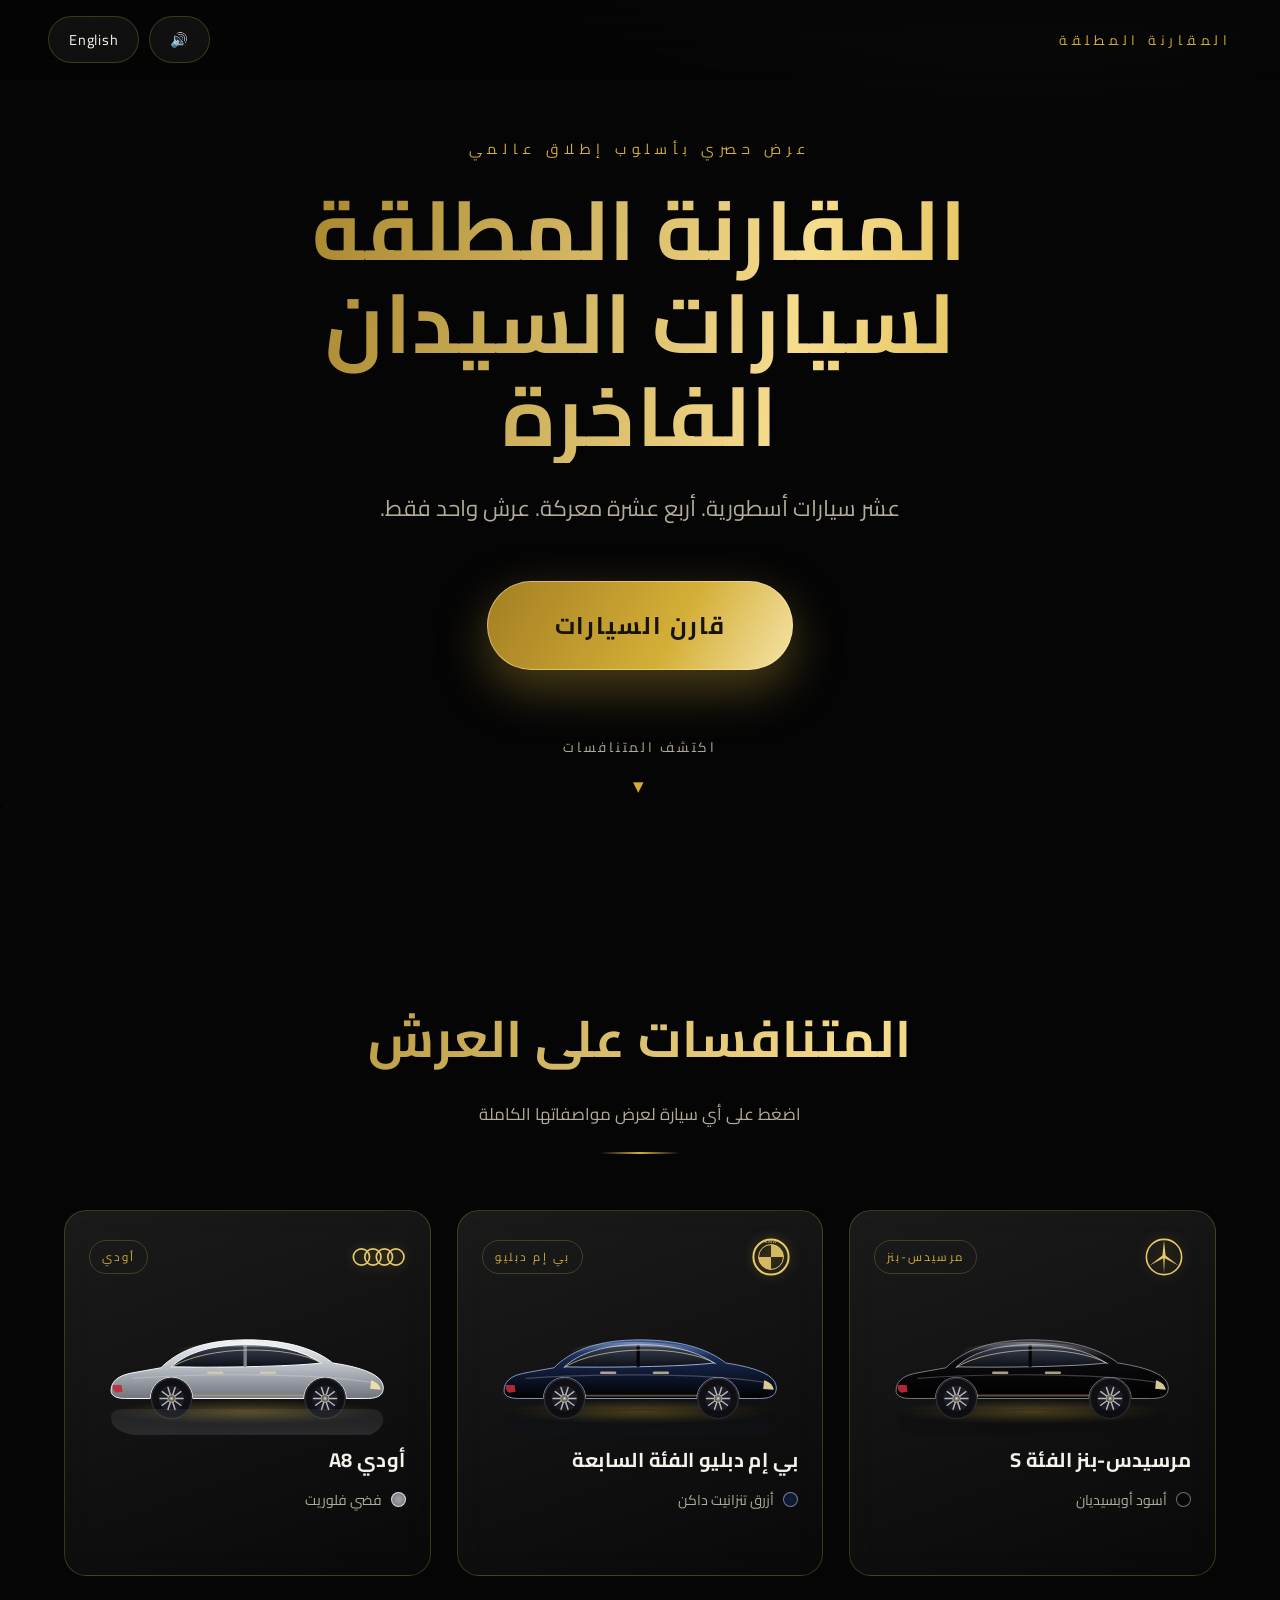
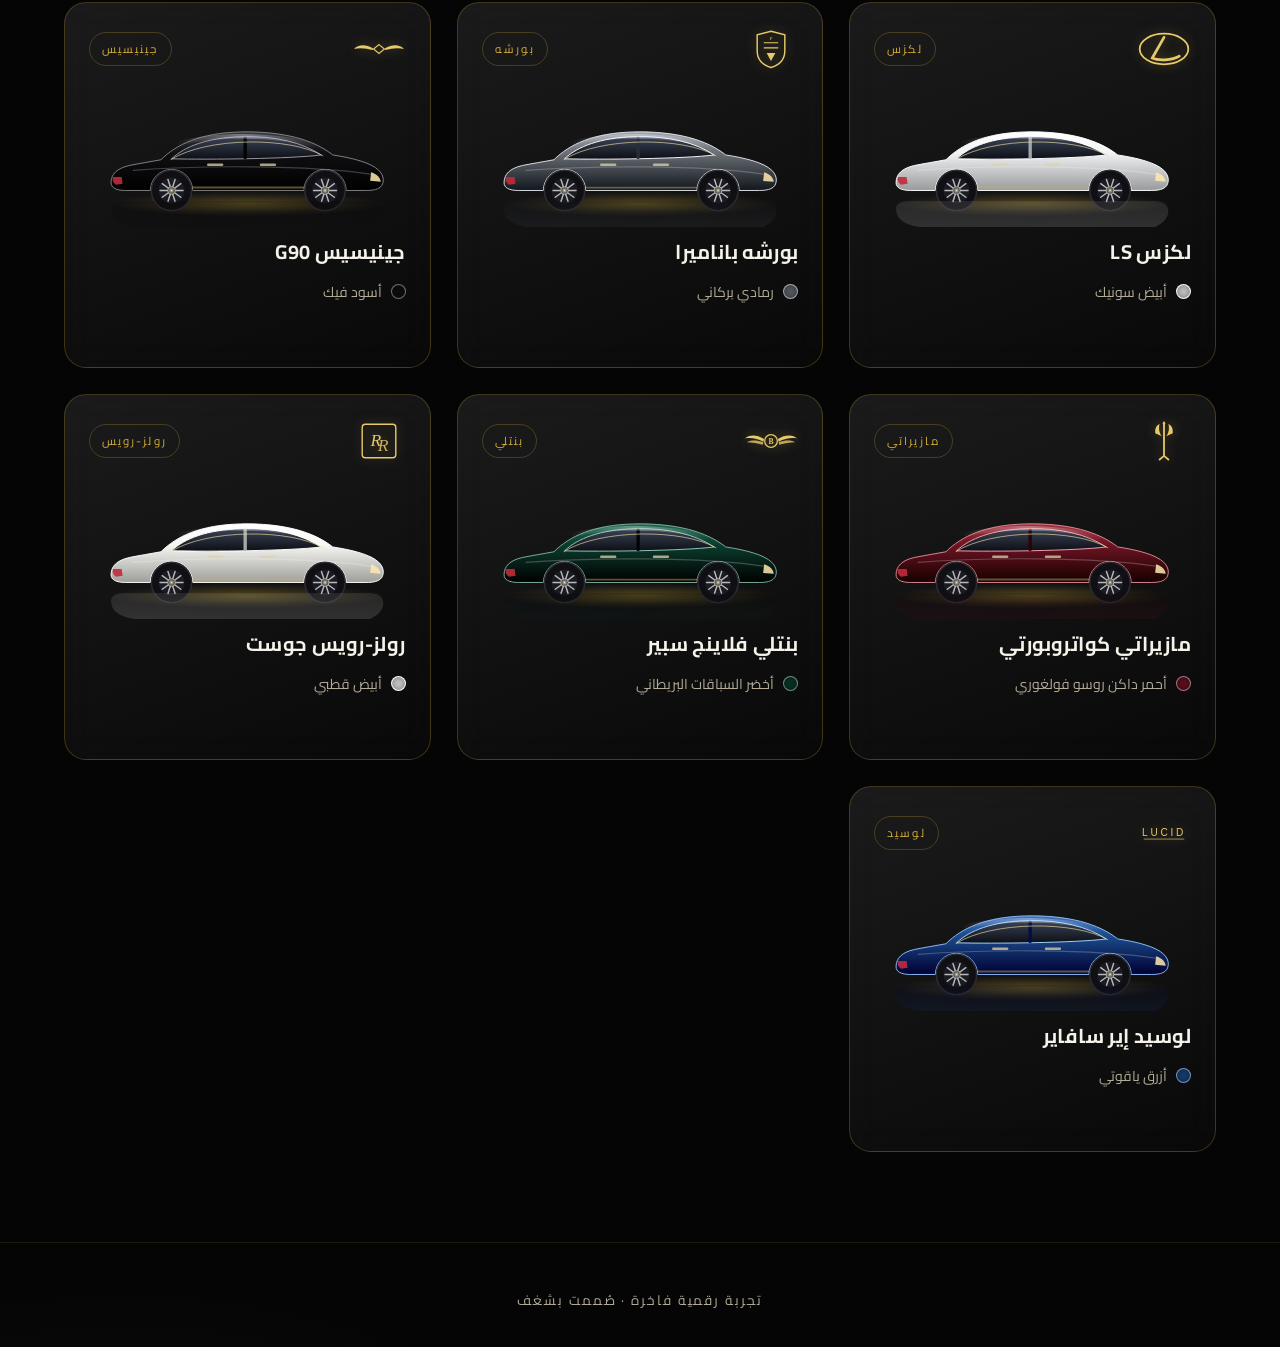
==== luxury-sedan-comparison/index.html @ 2217eeb3 "Add Ultimate Luxury Sedan Comparison website (Arabic default + English toggle) Premium single-page s" ====
<!DOCTYPE html>
<html lang="ar" dir="rtl">
<head>
  <meta charset="UTF-8" />
  <meta name="viewport" content="width=device-width, initial-scale=1.0" />
  <title>المقارنة المطلقة لسيارات السيدان الفاخرة | Ultimate Luxury Sedan Comparison</title>
  <meta name="description" content="مقارنة تفاعلية فاخرة بين أفضل عشر سيارات سيدان تنفيذية في العالم — An interactive premium comparison of the world's top luxury executive sedans." />
  <link rel="preconnect" href="https://fonts.googleapis.com" />
  <link rel="preconnect" href="https://fonts.gstatic.com" crossorigin />
  <link href="https://fonts.googleapis.com/css2?family=Cairo:wght@400;700;800&family=Cormorant+Garamond:wght@500;600;700&display=swap" rel="stylesheet" />
  <link rel="stylesheet" href="css/style.css" />
  <link rel="icon" href="data:image/svg+xml,<svg xmlns='http://www.w3.org/2000/svg' viewBox='0 0 100 100'><text y='80' font-size='80'>👑</text></svg>" />
</head>
<body>

  <!-- Ambient gold particle background -->
  <canvas id="particles" aria-hidden="true"></canvas>

  <!-- Loading screen -->
  <div id="loader" aria-hidden="true">
    <div class="loader-inner">
      <div class="loader-ring"></div>
      <div class="loader-text" data-i18n="loading">جارٍ تجهيز التجربة الفاخرة…</div>
    </div>
  </div>

  <!-- Top bar -->
  <header class="topbar">
    <div class="brand" data-i18n="brand">المقارنة المطلقة</div>
    <div class="topbar-actions">
      <button id="sound-btn" class="chip-btn" aria-label="Sound on/off">🔊</button>
      <button id="lang-btn" class="chip-btn" data-i18n="langButton">English</button>
    </div>
  </header>

  <!-- Hero -->
  <section class="hero">
    <div>
      <div class="hero-kicker" data-i18n="heroKicker">عرض حصري بأسلوب إطلاق عالمي</div>
      <h1 class="gold-text" data-i18n="heroTitle">المقارنة المطلقة لسيارات السيدان الفاخرة</h1>
      <p class="hero-sub" data-i18n="heroSubtitle">عشر سيارات أسطورية. أربع عشرة معركة. عرش واحد فقط.</p>
      <button id="compare-btn" class="compare-btn" data-i18n="compareBtn">قارن السيارات</button>
      <div class="scroll-hint" data-i18n="scrollHint">اكتشف المتنافسات</div>
    </div>
  </section>

  <!-- Contenders -->
  <section id="contenders">
    <div class="section-head">
      <h2 class="gold-text" data-i18n="contendersTitle">المتنافسات على العرش</h2>
      <p data-i18n="contendersSub">اضغط على أي سيارة لعرض مواصفاتها الكاملة</p>
      <div class="head-rule"></div>
    </div>
    <div id="cars-grid" class="cars-grid"></div>
  </section>

  <!-- Arena -->
  <section id="arena">
    <div class="section-head">
      <h2 class="gold-text" data-i18n="arenaTitle">حلبة المقارنة</h2>
      <div class="head-rule"></div>
    </div>
    <div class="arena-shell">
      <div class="glass-panel">
        <div id="category-banner" class="category-banner">
          <div class="category-title">
            <span id="cat-icon" class="cat-icon">💎</span>
            <span id="cat-name">—</span>
          </div>
          <div class="category-progress"><span id="cat-count">0</span></div>
          <div class="progress-track"><div id="progress-fill" class="progress-fill"></div></div>
        </div>
        <div id="bars" class="bars"></div>
        <div class="skip-wrap">
          <button id="skip-btn" class="chip-btn" data-i18n="skip">تخطّي إلى النتيجة ⏭</button>
        </div>
      </div>
      <aside class="glass-panel standings">
        <h3 data-i18n="liveStandings">الترتيب المباشر</h3>
        <div id="standings-list" class="standings-list"></div>
      </aside>
    </div>
  </section>

  <!-- Finale -->
  <section id="finale">
    <div class="section-head">
      <h2 class="gold-text" data-i18n="finalTitle">النتيجة النهائية</h2>
      <div class="head-rule"></div>
    </div>

    <p class="suspense-title" data-i18n="suspense">لحظة الحسم…</p>
    <div id="reveal-list" class="reveal-list"></div>

    <div class="podium-stage">
      <div class="spotlights" aria-hidden="true">
        <span class="spot s1"></span>
        <span class="spot s2"></span>
      </div>
      <div id="podium" class="podium"></div>
    </div>

    <div class="champion-titles">
      <h2 class="gold-text" data-i18n="championTitle">ملكة سيارات السيدان الفاخرة</h2>
      <p data-i18n="championSubtitle">مرسيدس-بنز الفئة S تبقى المعيار الأعلى للفخامة التنفيذية.</p>
    </div>

    <div class="replay-wrap">
      <button id="replay-btn" class="replay-btn" data-i18n="replay">🔁 إعادة المقارنة</button>
    </div>

    <div class="final-table">
      <h3 data-i18n="fullRanking">الترتيب الكامل</h3>
      <div id="final-table-list" class="reveal-list"></div>
    </div>
  </section>

  <!-- Confetti overlay -->
  <canvas id="confetti" aria-hidden="true"></canvas>

  <!-- Car detail modal -->
  <div id="modal-backdrop" class="modal-backdrop" role="dialog" aria-modal="true">
    <div class="modal">
      <button id="modal-close" class="modal-close" data-i18n-label="close" aria-label="Close">✕</button>
      <div id="modal-content"></div>
    </div>
  </div>

  <footer data-i18n="footer">تجربة رقمية فاخرة · صُممت بشغف</footer>

  <script src="js/data.js"></script>
  <script src="js/visuals.js"></script>
  <script src="js/app.js"></script>
</body>
</html>
---- luxury-sedan-comparison/css/style.css ----
/* =========================================================
   Ultimate Luxury Sedan Comparison — Stylesheet
   Dark-only · Black & Gold · Glassmorphism
   ========================================================= */

:root {
  --bg: #050506;
  --bg-2: #0b0b0f;
  --gold: #d4af37;
  --gold-light: #f6dc8d;
  --gold-deep: #8a6d1d;
  --ink: #f5f2e9;
  --muted: #b3ac98;
  --glass: rgba(255, 255, 255, 0.05);
  --glass-strong: rgba(255, 255, 255, 0.09);
  --glass-border: rgba(212, 175, 55, 0.25);
  --shadow: 0 24px 60px rgba(0, 0, 0, 0.65);
  --radius: 22px;
  --font-latin: "Cormorant Garamond", "Times New Roman", serif;
  --font-ar: "Cairo", "Segoe UI", Tahoma, sans-serif;
  --font-ui: "Cairo", "Avenir Next", "Segoe UI", sans-serif;
  --ease: cubic-bezier(0.22, 1, 0.36, 1);
}

* { margin: 0; padding: 0; box-sizing: border-box; }

html { scroll-behavior: smooth; }

body {
  background:
    radial-gradient(1200px 700px at 80% -10%, rgba(212, 175, 55, 0.10), transparent 60%),
    radial-gradient(900px 600px at 10% 110%, rgba(212, 175, 55, 0.07), transparent 60%),
    var(--bg);
  color: var(--ink);
  font-family: var(--font-ui);
  overflow-x: hidden;
  min-height: 100vh;
}
html[lang="ar"] body { font-family: var(--font-ar); }

::selection { background: rgba(212, 175, 55, 0.35); }

h1, h2, h3 { font-weight: 700; letter-spacing: 0.02em; }
html[lang="en"] h1, html[lang="en"] h2 { font-family: var(--font-latin); }

img, svg { max-width: 100%; display: block; }
button { font: inherit; cursor: pointer; border: none; background: none; color: inherit; }

.gold-text {
  background: linear-gradient(100deg, #9c7a1f 0%, var(--gold-light) 35%, var(--gold) 55%, #f9e9b0 75%, #a8842a 100%);
  background-size: 200% auto;
  -webkit-background-clip: text;
  background-clip: text;
  color: transparent;
  animation: goldShimmer 6s linear infinite;
}
@keyframes goldShimmer { to { background-position: 200% center; } }

/* ---------- Particle canvas ---------- */
#particles {
  position: fixed; inset: 0; z-index: 0; pointer-events: none;
}

/* ---------- Loading screen ---------- */
#loader {
  position: fixed; inset: 0; z-index: 100;
  display: grid; place-items: center;
  background: var(--bg);
  transition: opacity 0.8s var(--ease), visibility 0.8s;
}
#loader.hidden { opacity: 0; visibility: hidden; }
.loader-inner { text-align: center; }
.loader-ring {
  width: 92px; height: 92px; margin: 0 auto 26px;
  border-radius: 50%;
  border: 2px solid rgba(212, 175, 55, 0.18);
  border-top-color: var(--gold);
  animation: spin 1.1s linear infinite;
  position: relative;
}
.loader-ring::after {
  content: "★";
  position: absolute; inset: 0;
  display: grid; place-items: center;
  color: var(--gold); font-size: 1.6rem;
  animation: spin 1.1s linear infinite reverse;
}
@keyframes spin { to { transform: rotate(360deg); } }
.loader-text { color: var(--muted); letter-spacing: 0.14em; font-size: 0.95rem; }

/* ---------- Top bar ---------- */
.topbar {
  position: fixed; top: 0; inset-inline: 0; z-index: 50;
  display: flex; align-items: center; justify-content: space-between;
  padding: 16px clamp(16px, 4vw, 48px);
  background: linear-gradient(to bottom, rgba(5, 5, 6, 0.85), transparent);
  backdrop-filter: blur(6px);
  -webkit-backdrop-filter: blur(6px);
}
.topbar .brand {
  font-size: 0.85rem; letter-spacing: 0.35em; color: var(--gold);
  text-transform: uppercase;
}
.topbar-actions { display: flex; gap: 10px; }
.chip-btn {
  padding: 9px 20px; border-radius: 999px;
  border: 1px solid var(--glass-border);
  background: var(--glass);
  backdrop-filter: blur(14px);
  -webkit-backdrop-filter: blur(14px);
  color: var(--ink); font-size: 0.9rem; letter-spacing: 0.05em;
  transition: all 0.35s var(--ease);
}
.chip-btn:hover {
  background: rgba(212, 175, 55, 0.16);
  border-color: var(--gold);
  transform: translateY(-2px);
  box-shadow: 0 8px 24px rgba(212, 175, 55, 0.2);
}

/* ---------- Hero ---------- */
.hero {
  position: relative; z-index: 1;
  min-height: 100vh;
  display: grid; place-items: center;
  text-align: center;
  padding: 120px 24px 80px;
}
.hero-kicker {
  color: var(--gold); letter-spacing: 0.4em; text-transform: uppercase;
  font-size: clamp(0.7rem, 1.4vw, 0.9rem);
  margin-bottom: 22px;
  animation: riseIn 1s var(--ease) 0.2s both;
}
.hero h1 {
  font-size: clamp(2.4rem, 6.5vw, 5.4rem);
  line-height: 1.12;
  max-width: 18ch; margin-inline: auto;
  animation: riseIn 1s var(--ease) 0.35s both;
}
.hero-sub {
  margin-top: 24px; color: var(--muted);
  font-size: clamp(1rem, 2.2vw, 1.4rem);
  animation: riseIn 1s var(--ease) 0.5s both;
}
@keyframes riseIn {
  from { opacity: 0; transform: translateY(34px); }
  to { opacity: 1; transform: none; }
}

.compare-btn {
  margin-top: 52px;
  position: relative;
  padding: 22px 68px;
  font-size: clamp(1.15rem, 2.4vw, 1.5rem);
  font-weight: 700; letter-spacing: 0.08em;
  color: #17120a;
  background: linear-gradient(120deg, #a37e22, var(--gold) 30%, #f7e6ad 50%, var(--gold) 70%, #a37e22);
  background-size: 220% auto;
  border-radius: 999px;
  box-shadow: 0 0 0 1px rgba(255, 236, 168, 0.5) inset, 0 18px 50px rgba(212, 175, 55, 0.35);
  transition: transform 0.4s var(--ease), box-shadow 0.4s var(--ease), background-position 0.6s;
  animation: riseIn 1s var(--ease) 0.65s both, btnPulse 3s ease-in-out 1.8s infinite;
  overflow: hidden;
}
.compare-btn:hover {
  transform: translateY(-4px) scale(1.03);
  background-position: 100% center;
  box-shadow: 0 0 0 1px rgba(255, 236, 168, 0.7) inset, 0 26px 70px rgba(212, 175, 55, 0.5);
}
.compare-btn::after {
  content: ""; position: absolute; inset: 0;
  background: linear-gradient(110deg, transparent 30%, rgba(255, 255, 255, 0.55) 50%, transparent 70%);
  transform: translateX(-120%);
  animation: sheen 3.4s ease 2s infinite;
}
html[dir="rtl"] .compare-btn::after { animation-name: sheenRtl; }
@keyframes sheen { 10% { transform: translateX(-120%); } 45%, 100% { transform: translateX(120%); } }
@keyframes sheenRtl { 10% { transform: translateX(120%); } 45%, 100% { transform: translateX(-120%); } }
@keyframes btnPulse {
  0%, 100% { box-shadow: 0 0 0 1px rgba(255,236,168,.5) inset, 0 18px 50px rgba(212,175,55,.35); }
  50% { box-shadow: 0 0 0 1px rgba(255,236,168,.5) inset, 0 18px 70px rgba(212,175,55,.6); }
}

.scroll-hint {
  margin-top: 64px; color: var(--muted); font-size: 0.85rem; letter-spacing: 0.2em;
  animation: riseIn 1s var(--ease) 0.9s both;
}
.scroll-hint::after {
  content: "▾"; display: block; color: var(--gold); font-size: 1.3rem; margin-top: 6px;
  animation: bob 1.8s ease-in-out infinite;
}
@keyframes bob { 50% { transform: translateY(7px); } }

/* ---------- Sections ---------- */
section { position: relative; z-index: 1; padding: 90px clamp(16px, 5vw, 64px); }
.section-head { text-align: center; margin-bottom: 56px; }
.section-head h2 { font-size: clamp(1.8rem, 4.4vw, 3.2rem); }
.section-head p { color: var(--muted); margin-top: 12px; font-size: 1.05rem; }
.head-rule {
  width: 80px; height: 2px; margin: 22px auto 0;
  background: linear-gradient(90deg, transparent, var(--gold), transparent);
}

/* ---------- Car cards ---------- */
.cars-grid {
  display: grid;
  grid-template-columns: repeat(auto-fill, minmax(300px, 1fr));
  gap: 26px;
  max-width: 1500px; margin: 0 auto;
}
.car-card {
  position: relative;
  border-radius: var(--radius);
  border: 1px solid var(--glass-border);
  background: linear-gradient(160deg, var(--glass-strong), rgba(255, 255, 255, 0.02));
  backdrop-filter: blur(18px);
  -webkit-backdrop-filter: blur(18px);
  padding: 26px 24px 24px;
  overflow: hidden;
  cursor: pointer;
  transition: transform 0.5s var(--ease), box-shadow 0.5s var(--ease), border-color 0.5s;
  opacity: 0; transform: translateY(40px);
}
.car-card.in-view { opacity: 1; transform: none; }
.car-card:hover {
  transform: translateY(-10px);
  border-color: var(--gold);
  box-shadow: 0 30px 70px rgba(0, 0, 0, 0.7), 0 0 40px rgba(212, 175, 55, 0.14);
}
.car-card::before {
  content: ""; position: absolute; inset: 0;
  background: radial-gradient(420px 200px at 50% 0%, rgba(212, 175, 55, 0.12), transparent 70%);
  opacity: 0; transition: opacity 0.5s;
}
.car-card:hover::before { opacity: 1; }

.card-top { display: flex; align-items: center; justify-content: space-between; gap: 12px; }
.emblem { display: inline-flex; width: 54px; height: 40px; align-items: center; justify-content: center; }
.emblem svg { width: 100%; height: 100%; filter: drop-shadow(0 0 6px rgba(212, 175, 55, 0.35)); }
.card-rank-chip {
  font-size: 0.72rem; letter-spacing: 0.18em; color: var(--gold);
  border: 1px solid var(--glass-border); border-radius: 999px; padding: 5px 12px;
  text-transform: uppercase;
}
.car-card .car-render { margin: 14px auto 6px; transition: transform 0.6s var(--ease); }
.car-card:hover .car-render { transform: scale(1.05) translateX(6px); }
html[dir="rtl"] .car-card:hover .car-render { transform: scale(1.05) translateX(-6px); }
.car-card h3 { font-size: 1.25rem; margin-top: 6px; }
.card-color { display: flex; align-items: center; gap: 9px; margin-top: 9px; color: var(--muted); font-size: 0.88rem; }
.swatch {
  width: 15px; height: 15px; border-radius: 50%;
  border: 1px solid rgba(255, 255, 255, 0.4);
  box-shadow: 0 0 10px rgba(0, 0, 0, 0.6) inset;
}
.card-cta {
  margin-top: 14px; font-size: 0.82rem; color: var(--gold);
  letter-spacing: 0.12em; opacity: 0; transform: translateY(6px);
  transition: all 0.4s var(--ease);
}
.car-card:hover .card-cta { opacity: 1; transform: none; }

/* ---------- Arena ---------- */
#arena { display: none; }
#arena.active { display: block; }

.arena-shell {
  max-width: 1500px; margin: 0 auto;
  display: grid; grid-template-columns: 1fr 360px; gap: 26px;
  align-items: start;
}
.glass-panel {
  border-radius: var(--radius);
  border: 1px solid var(--glass-border);
  background: linear-gradient(160deg, var(--glass-strong), rgba(255, 255, 255, 0.02));
  backdrop-filter: blur(18px);
  -webkit-backdrop-filter: blur(18px);
  box-shadow: var(--shadow);
  padding: 28px;
}

.category-banner {
  display: flex; align-items: center; justify-content: space-between;
  gap: 16px; flex-wrap: wrap; margin-bottom: 24px;
}
.category-title {
  display: flex; align-items: center; gap: 14px;
  font-size: clamp(1.3rem, 3vw, 2rem); font-weight: 700;
}
.category-title .cat-icon {
  display: grid; place-items: center;
  width: 52px; height: 52px; border-radius: 14px;
  background: rgba(212, 175, 55, 0.12);
  border: 1px solid var(--glass-border);
  font-size: 1.5rem;
}
.category-progress { color: var(--muted); font-size: 0.95rem; letter-spacing: 0.1em; }
.progress-track {
  grid-column: 1 / -1; width: 100%;
  height: 4px; border-radius: 4px; background: rgba(255, 255, 255, 0.08);
  overflow: hidden; margin-top: 4px;
}
.progress-fill {
  height: 100%; width: 0;
  background: linear-gradient(90deg, var(--gold-deep), var(--gold-light));
  transition: width 0.6s var(--ease);
}

.cat-anim { animation: catPop 0.55s var(--ease); }
@keyframes catPop {
  0% { opacity: 0; transform: translateY(18px) scale(0.96); }
  100% { opacity: 1; transform: none; }
}

/* score bars */
.bars { display: grid; gap: 12px; }
.bar-row {
  display: grid; grid-template-columns: 190px 1fr 64px;
  align-items: center; gap: 14px;
}
.bar-label { display: flex; align-items: center; gap: 10px; font-size: 0.92rem; }
.bar-label .dot {
  width: 12px; height: 12px; border-radius: 50%;
  border: 1px solid rgba(255, 255, 255, 0.35); flex: none;
}
.bar-track {
  height: 16px; border-radius: 999px;
  background: rgba(255, 255, 255, 0.06);
  border: 1px solid rgba(255, 255, 255, 0.08);
  overflow: hidden;
}
.bar-fill {
  height: 100%; width: 0; border-radius: 999px;
  background: linear-gradient(90deg, #6b5a20, #b99730);
  transition: width 0.9s var(--ease);
  position: relative;
}
html[dir="rtl"] .bar-fill { background: linear-gradient(-90deg, #6b5a20, #b99730); }
.bar-row.winner .bar-fill {
  background: linear-gradient(90deg, var(--gold-deep), var(--gold), var(--gold-light));
  box-shadow: 0 0 18px rgba(212, 175, 55, 0.6);
}
.bar-row.winner .bar-label { color: var(--gold-light); }
.bar-row.winner { animation: winnerFlash 0.8s var(--ease); }
@keyframes winnerFlash { 30% { transform: scale(1.02); } }
.bar-score {
  font-variant-numeric: tabular-nums; text-align: end;
  color: var(--muted); font-size: 0.95rem;
}
.bar-row.winner .bar-score { color: var(--gold-light); font-weight: 700; }
.win-badge {
  font-size: 0.68rem; color: #17120a; background: var(--gold);
  padding: 2px 8px; border-radius: 999px; margin-inline-start: 6px;
  animation: catPop 0.4s var(--ease);
}

/* live standings */
.standings h3 {
  font-size: 1.1rem; letter-spacing: 0.12em; text-transform: uppercase;
  color: var(--gold); margin-bottom: 18px; text-align: center;
}
.standings-list { position: relative; }
.standing-row {
  position: absolute; inset-inline: 0;
  display: grid; grid-template-columns: 30px 1fr auto;
  align-items: center; gap: 10px;
  height: 44px; padding: 0 12px;
  border-radius: 12px;
  background: rgba(255, 255, 255, 0.03);
  border: 1px solid transparent;
  transition: transform 0.7s var(--ease), background 0.4s, border-color 0.4s;
  font-size: 0.9rem;
}
.standing-row .pos {
  font-weight: 700; color: var(--muted); font-variant-numeric: tabular-nums;
}
.standing-row .pts {
  font-variant-numeric: tabular-nums; color: var(--gold-light); font-weight: 700;
}
.standing-row.top1 {
  background: linear-gradient(90deg, rgba(212, 175, 55, 0.22), rgba(212, 175, 55, 0.05));
  border-color: var(--gold);
}
.standing-row.top1 .pos { color: var(--gold); }
.standing-row .name { white-space: nowrap; overflow: hidden; text-overflow: ellipsis; }

.skip-wrap { text-align: center; margin-top: 26px; }

/* ---------- Finale ---------- */
#finale { display: none; min-height: 100vh; }
#finale.active { display: block; }

.suspense-title {
  text-align: center; font-size: clamp(1.6rem, 4vw, 2.6rem);
  letter-spacing: 0.1em; margin-bottom: 40px;
  animation: suspensePulse 1.6s ease-in-out infinite;
}
@keyframes suspensePulse { 50% { opacity: 0.55; } }

.reveal-list {
  max-width: 760px; margin: 0 auto 60px; display: grid; gap: 12px;
}
.reveal-row {
  display: grid; grid-template-columns: 56px 54px 1fr auto;
  align-items: center; gap: 14px;
  padding: 13px 20px;
  border-radius: 16px;
  border: 1px solid var(--glass-border);
  background: var(--glass);
  backdrop-filter: blur(14px);
  -webkit-backdrop-filter: blur(14px);
  opacity: 0; transform: translateY(26px) scale(0.97);
  transition: all 0.6s var(--ease);
}
.reveal-row.shown { opacity: 1; transform: none; }
.reveal-row .rr-pos { font-size: 1.25rem; font-weight: 700; color: var(--muted); }
.reveal-row .pts { color: var(--gold-light); font-variant-numeric: tabular-nums; font-weight: 700; }

/* podium */
.podium-stage {
  position: relative;
  max-width: 1100px; margin: 0 auto; padding: 40px 10px 30px;
}
.spotlights { position: absolute; inset: 0; overflow: hidden; pointer-events: none; }
.spot {
  position: absolute; top: -12%; width: 220px; height: 130%;
  background: linear-gradient(to bottom, rgba(255, 240, 190, 0.20), transparent 75%);
  clip-path: polygon(42% 0, 58% 0, 100% 100%, 0 100%);
  transform-origin: top center;
  filter: blur(3px);
  opacity: 0; transition: opacity 1s;
}
.finale-won .spot { opacity: 1; }
.spot.s1 { left: 12%; animation: sweep 5.5s ease-in-out infinite alternate; }
.spot.s2 { right: 12%; animation: sweep 5.5s ease-in-out infinite alternate-reverse; }
@keyframes sweep { from { transform: rotate(-14deg); } to { transform: rotate(14deg); } }

.podium {
  display: grid; grid-template-columns: repeat(3, 1fr);
  align-items: end; gap: 20px;
  direction: ltr; /* fixed visual layout: BMW left, Merc center, Rolls right */
}
.podium-slot { text-align: center; opacity: 0; transform: translateY(70px); transition: all 0.9s var(--ease); }
.podium-slot.shown { opacity: 1; transform: none; }
.podium-car { position: relative; margin-bottom: -6px; }
.podium-car .car-render { width: min(100%, 320px); margin: 0 auto; }
.podium-slot .p-name { font-weight: 700; font-size: 1.05rem; margin: 4px 0 2px; }
.podium-slot .p-pts { color: var(--muted); font-size: 0.9rem; font-variant-numeric: tabular-nums; }
.podium-block {
  margin-top: 14px;
  border-radius: 14px 14px 0 0;
  border: 1px solid var(--glass-border); border-bottom: none;
  background: linear-gradient(180deg, rgba(212, 175, 55, 0.2), rgba(212, 175, 55, 0.04));
  display: grid; place-items: center;
  font-size: 2.2rem; font-weight: 800; color: var(--gold);
  text-shadow: 0 2px 14px rgba(212, 175, 55, 0.5);
}
.slot-1 .podium-block { height: 190px; }
.slot-2 .podium-block { height: 138px; }
.slot-3 .podium-block { height: 104px; }

/* champion effects */
.crown {
  position: absolute; left: 50%; top: -34px;
  transform: translateX(-50%) translateY(-110px) rotate(-14deg);
  font-size: 3.2rem; opacity: 0;
  filter: drop-shadow(0 6px 18px rgba(212, 175, 55, 0.8));
  transition: all 0.9s cubic-bezier(0.34, 1.56, 0.64, 1);
  z-index: 3;
}
.finale-won .crown { opacity: 1; transform: translateX(-50%) translateY(0) rotate(0); }

.champion-glow {
  position: absolute; inset: -30px -20px;
  background: radial-gradient(closest-side, rgba(212, 175, 55, 0.35), transparent 75%);
  opacity: 0; transition: opacity 1.2s; pointer-events: none;
  animation: glowBreathe 3s ease-in-out infinite;
}
.finale-won .champion-glow { opacity: 1; }
@keyframes glowBreathe { 50% { transform: scale(1.12); } }

.slot-1 .podium-car::after {
  content: ""; position: absolute; inset: 0;
  background: linear-gradient(115deg, transparent 35%, rgba(255, 255, 255, 0.35) 50%, transparent 65%);
  transform: translateX(-130%); pointer-events: none; opacity: 0;
}
.finale-won .slot-1 .podium-car::after { opacity: 1; animation: sheen 2.8s ease 0.5s infinite; }

.champion-titles { text-align: center; margin-top: 54px; opacity: 0; transform: translateY(30px); transition: all 1s var(--ease) 0.3s; }
.finale-won .champion-titles { opacity: 1; transform: none; }
.champion-titles h2 { font-size: clamp(2rem, 5.4vw, 4rem); }
.champion-titles p { color: var(--muted); margin-top: 16px; font-size: clamp(1rem, 2.2vw, 1.3rem); }

.replay-wrap { text-align: center; margin-top: 44px; opacity: 0; transition: opacity 1s 1s; }
.finale-won .replay-wrap { opacity: 1; }
.replay-btn {
  padding: 15px 44px; border-radius: 999px;
  border: 1px solid var(--gold);
  background: rgba(212, 175, 55, 0.1);
  color: var(--gold-light); font-size: 1.05rem; letter-spacing: 0.06em;
  transition: all 0.4s var(--ease);
}
.replay-btn:hover {
  background: rgba(212, 175, 55, 0.22);
  transform: translateY(-3px);
  box-shadow: 0 14px 40px rgba(212, 175, 55, 0.3);
}

/* full ranking under podium */
.final-table {
  max-width: 760px; margin: 70px auto 0;
  opacity: 0; transition: opacity 1s 1.4s;
}
.finale-won .final-table { opacity: 1; }
.final-table h3 { text-align: center; color: var(--gold); letter-spacing: 0.14em; text-transform: uppercase; margin-bottom: 20px; }

#confetti {
  position: fixed; inset: 0; z-index: 60; pointer-events: none;
}

/* ---------- Modal ---------- */
.modal-backdrop {
  position: fixed; inset: 0; z-index: 80;
  background: rgba(2, 2, 3, 0.72);
  backdrop-filter: blur(10px);
  -webkit-backdrop-filter: blur(10px);
  display: grid; place-items: center;
  padding: 22px;
  opacity: 0; visibility: hidden;
  transition: opacity 0.45s var(--ease), visibility 0.45s;
}
.modal-backdrop.open { opacity: 1; visibility: visible; }
.modal {
  width: min(960px, 100%);
  max-height: 90vh; overflow-y: auto;
  border-radius: 26px;
  border: 1px solid var(--glass-border);
  background: linear-gradient(165deg, rgba(28, 26, 20, 0.92), rgba(8, 8, 10, 0.95));
  box-shadow: var(--shadow), 0 0 80px rgba(212, 175, 55, 0.1);
  padding: clamp(22px, 4vw, 44px);
  transform: translateY(36px) scale(0.96);
  transition: transform 0.5s var(--ease);
}
.modal-backdrop.open .modal { transform: none; }
.modal::-webkit-scrollbar { width: 8px; }
.modal::-webkit-scrollbar-thumb { background: rgba(212, 175, 55, 0.35); border-radius: 8px; }

.modal-close {
  position: sticky; top: 0; float: inline-end;
  width: 42px; height: 42px; border-radius: 50%;
  border: 1px solid var(--glass-border);
  background: var(--glass); color: var(--ink);
  font-size: 1.1rem; z-index: 2;
  transition: all 0.3s;
}
.modal-close:hover { border-color: var(--gold); color: var(--gold); transform: rotate(90deg); }

.modal-hero { text-align: center; }
.modal-hero .emblem { width: 84px; height: 58px; margin: 0 auto; }
.modal-hero .car-render { width: min(100%, 520px); margin: 8px auto 0; }
.modal-hero h2 { font-size: clamp(1.6rem, 4vw, 2.5rem); margin-top: 2px; }
.modal-hero .m-color { color: var(--muted); margin-top: 8px; display: inline-flex; align-items: center; gap: 8px; }

.spec-grid {
  display: grid; grid-template-columns: repeat(auto-fit, minmax(150px, 1fr));
  gap: 14px; margin-top: 30px;
}
.spec-cell {
  border-radius: 16px; padding: 16px 14px; text-align: center;
  background: rgba(255, 255, 255, 0.04);
  border: 1px solid rgba(255, 255, 255, 0.08);
  transition: all 0.35s var(--ease);
}
.spec-cell:hover { border-color: var(--glass-border); transform: translateY(-3px); }
.spec-cell .sv { font-size: 1.35rem; font-weight: 800; color: var(--gold-light); font-variant-numeric: tabular-nums; }
.spec-cell .sk { color: var(--muted); font-size: 0.78rem; margin-top: 5px; letter-spacing: 0.06em; }

.pros-cons { display: grid; grid-template-columns: 1fr 1fr; gap: 16px; margin-top: 26px; }
.pc-box {
  border-radius: 16px; padding: 18px 20px;
  background: rgba(255, 255, 255, 0.035);
  border: 1px solid rgba(255, 255, 255, 0.08);
}
.pc-box h4 { margin-bottom: 12px; letter-spacing: 0.08em; }
.pc-box.pros h4 { color: #9fd8a4; }
.pc-box.cons h4 { color: #d89f9f; }
.pc-box li { list-style: none; padding: 5px 0; color: var(--muted); font-size: 0.92rem; }
.pc-box li::before { content: "•"; color: var(--gold); margin-inline-end: 9px; }

.modal-scores { display: grid; gap: 13px; margin-top: 28px; }
.mscore { display: grid; grid-template-columns: 130px 1fr 56px; align-items: center; gap: 12px; font-size: 0.92rem; }
.mscore .bar-track { height: 12px; }

/* ---------- Footer ---------- */
footer {
  position: relative; z-index: 1;
  text-align: center; padding: 44px 20px 34px;
  color: var(--muted); font-size: 0.85rem; letter-spacing: 0.14em;
  border-top: 1px solid rgba(212, 175, 55, 0.12);
}

/* ---------- Responsive ---------- */
@media (max-width: 1080px) {
  .arena-shell { grid-template-columns: 1fr; }
  .standings-list { min-height: 0; }
}
@media (max-width: 720px) {
  .bar-row { grid-template-columns: 120px 1fr 48px; gap: 9px; }
  .bar-label { font-size: 0.78rem; }
  .bar-label .dot { display: none; }
  .podium { gap: 8px; }
  .slot-1 .podium-block { height: 130px; }
  .slot-2 .podium-block { height: 95px; }
  .slot-3 .podium-block { height: 72px; }
  .crown { font-size: 2.2rem; }
  .pros-cons { grid-template-columns: 1fr; }
  .reveal-row { grid-template-columns: 44px 1fr auto; }
  .reveal-row .emblem { display: none; }
  .topbar .brand { display: none; }
}

@media (prefers-reduced-motion: reduce) {
  *, *::before, *::after {
    animation-duration: 0.01ms !important;
    animation-iteration-count: 1 !important;
    transition-duration: 0.15s !important;
  }
}
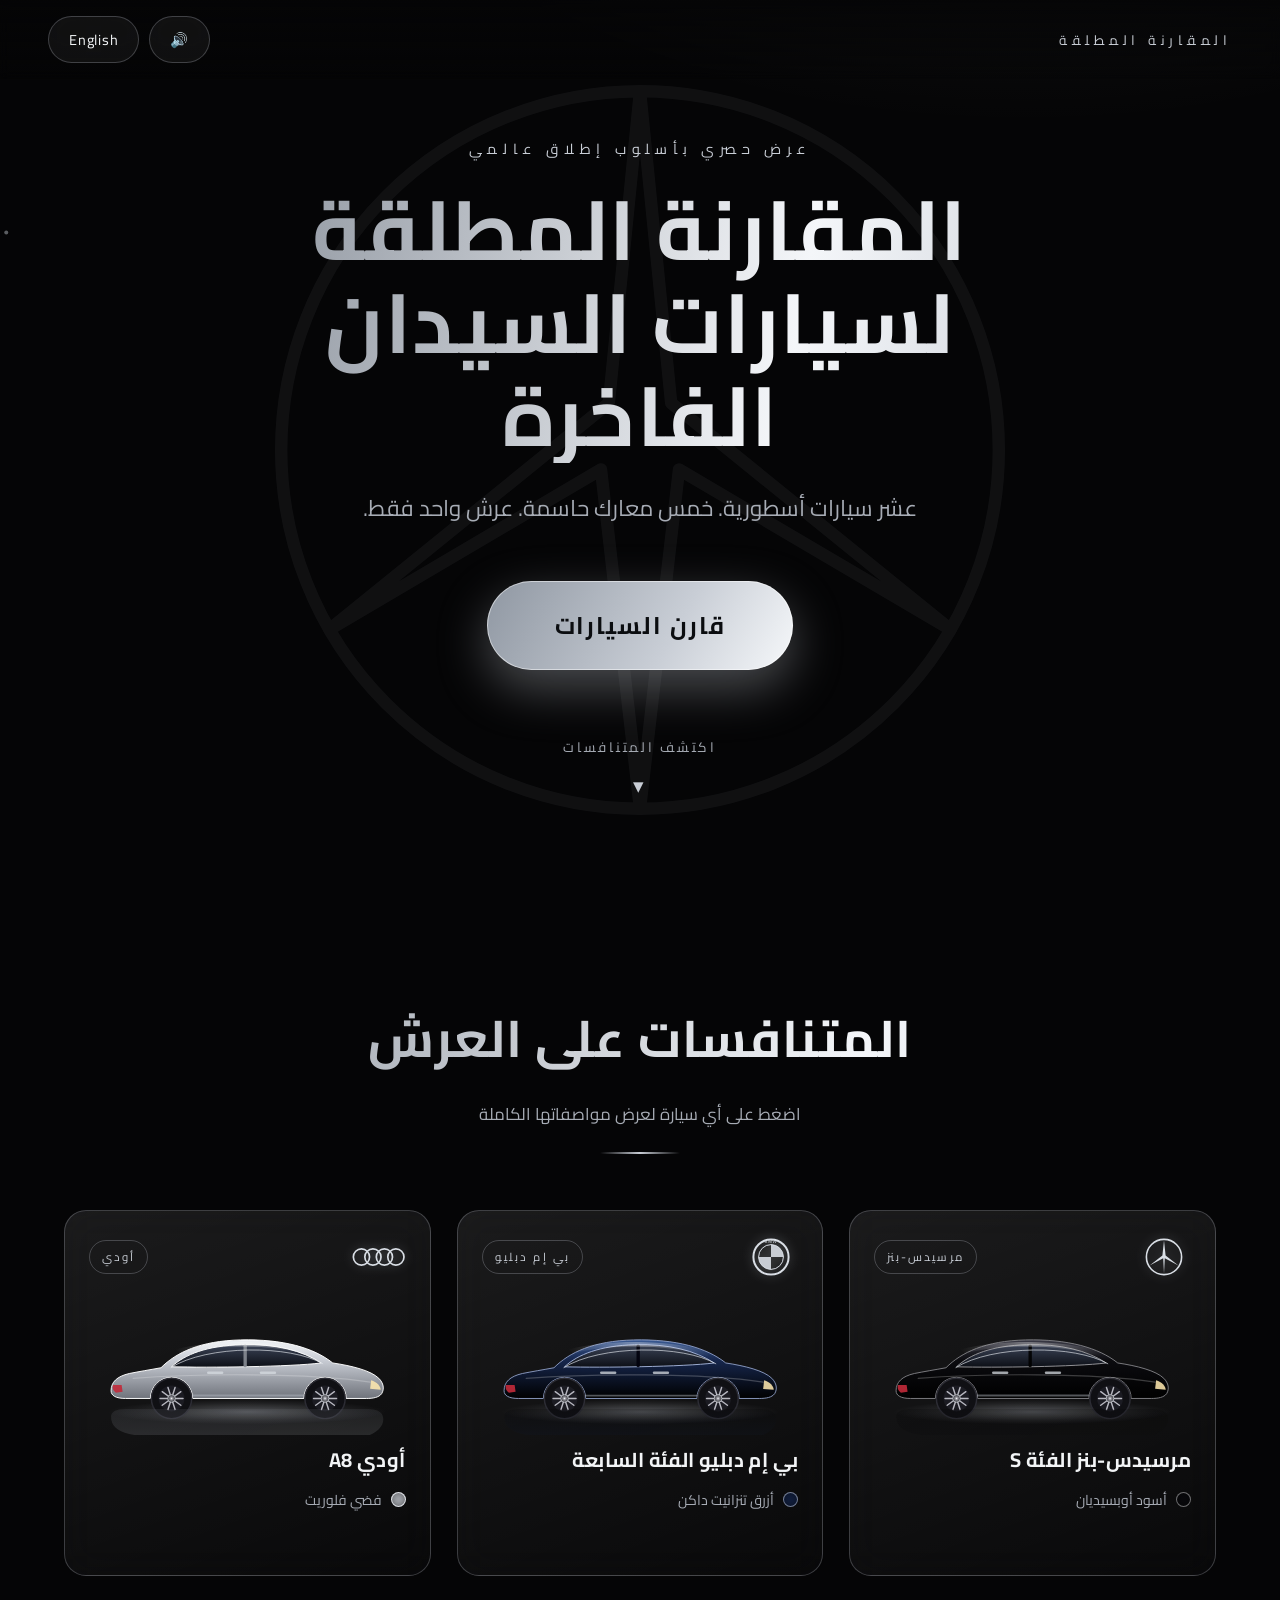
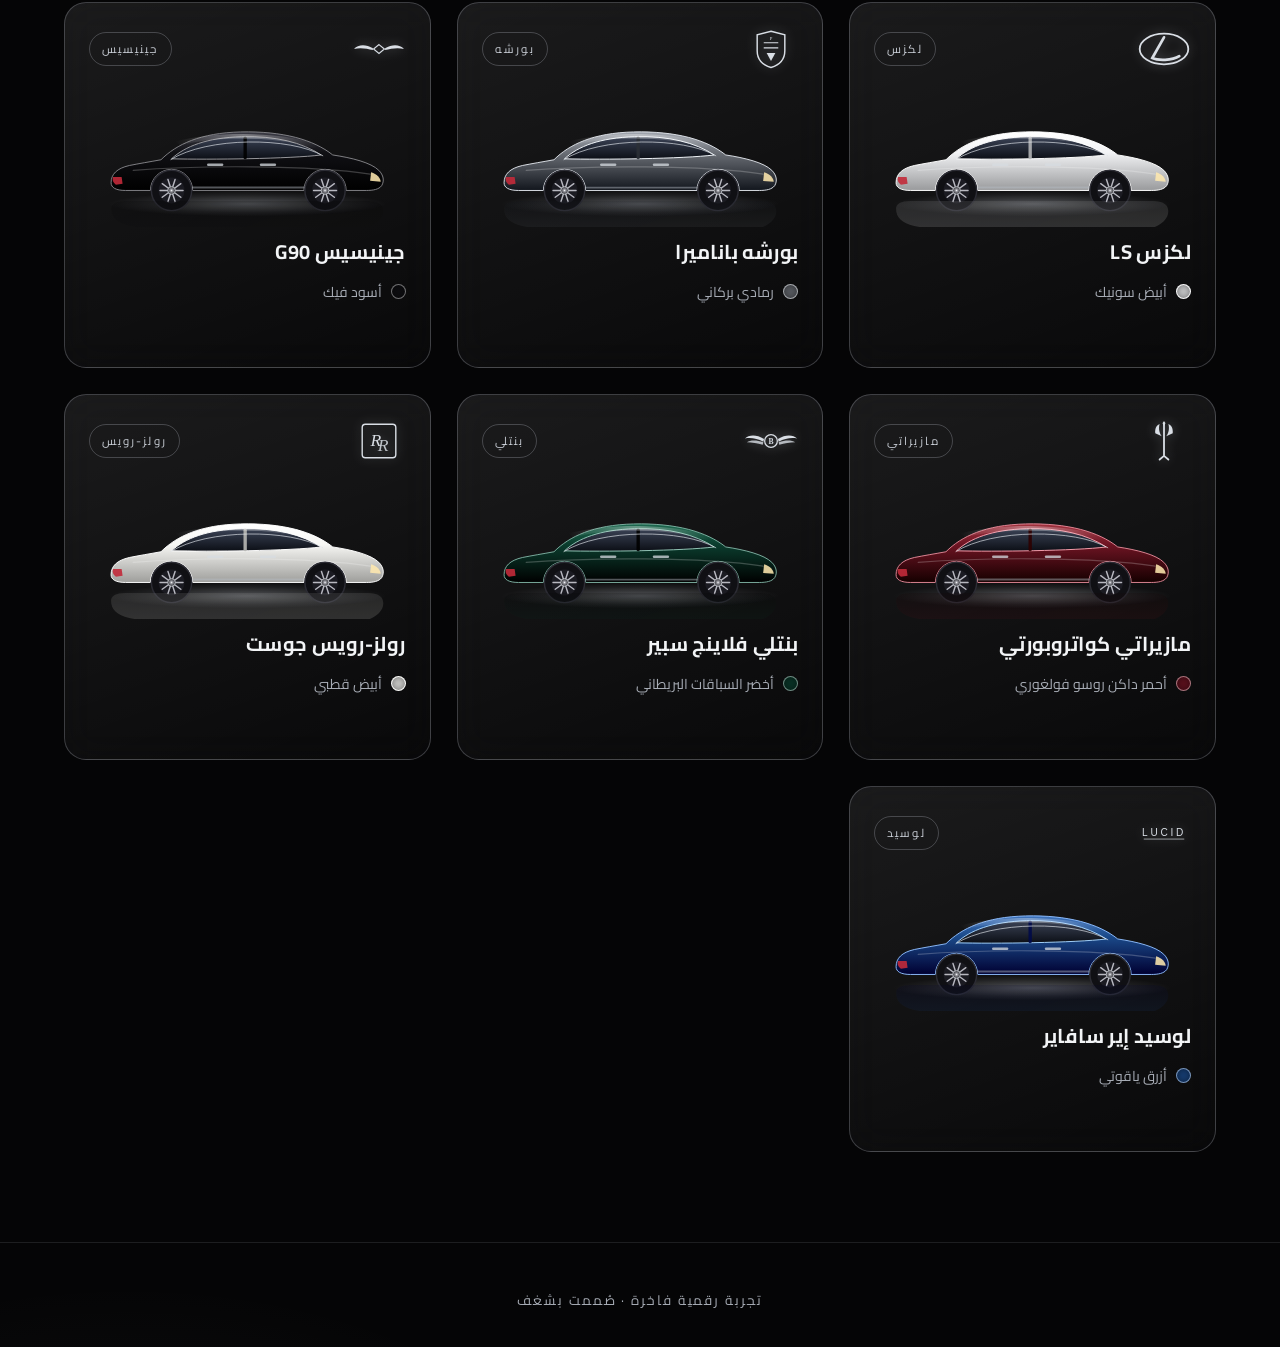
==== commit 087cfa2d: "Redesign in Mercedes black & chrome, cut categories to 5, add real imagery - Comparison now runs 5 c" ====
--- a/luxury-sedan-comparison/index.html
+++ b/luxury-sedan-comparison/index.html
@@ -7,7 +7,7 @@
   <meta name="description" content="مقارنة تفاعلية فاخرة بين أفضل عشر سيارات سيدان تنفيذية في العالم — An interactive premium comparison of the world's top luxury executive sedans." />
   <link rel="preconnect" href="https://fonts.googleapis.com" />
   <link rel="preconnect" href="https://fonts.gstatic.com" crossorigin />
-  <link href="https://fonts.googleapis.com/css2?family=Cairo:wght@400;700;800&family=Cormorant+Garamond:wght@500;600;700&display=swap" rel="stylesheet" />
+  <link href="https://fonts.googleapis.com/css2?family=Cairo:wght@400;700;800&display=swap" rel="stylesheet" />
   <link rel="stylesheet" href="css/style.css" />
   <link rel="icon" href="data:image/svg+xml,<svg xmlns='http://www.w3.org/2000/svg' viewBox='0 0 100 100'><text y='80' font-size='80'>👑</text></svg>" />
 </head>
@@ -35,10 +35,17 @@
 
   <!-- Hero -->
   <section class="hero">
+    <div class="hero-star" aria-hidden="true">
+      <svg viewBox="0 0 100 100" xmlns="http://www.w3.org/2000/svg">
+        <circle cx="50" cy="50" r="46" fill="none" stroke="#cfd4dc" stroke-width="1.6"/>
+        <path fill="none" stroke="#cfd4dc" stroke-width="1.6" stroke-linejoin="round"
+              d="M50 4 L54 44 L89.8 73 L55 52.5 L50 96 L45 52.5 L10.2 73 L46 44 Z"/>
+      </svg>
+    </div>
     <div>
       <div class="hero-kicker" data-i18n="heroKicker">عرض حصري بأسلوب إطلاق عالمي</div>
       <h1 class="gold-text" data-i18n="heroTitle">المقارنة المطلقة لسيارات السيدان الفاخرة</h1>
-      <p class="hero-sub" data-i18n="heroSubtitle">عشر سيارات أسطورية. أربع عشرة معركة. عرش واحد فقط.</p>
+      <p class="hero-sub" data-i18n="heroSubtitle">عشر سيارات أسطورية. خمس معارك حاسمة. عرش واحد فقط.</p>
       <button id="compare-btn" class="compare-btn" data-i18n="compareBtn">قارن السيارات</button>
       <div class="scroll-hint" data-i18n="scrollHint">اكتشف المتنافسات</div>
     </div>
@@ -130,6 +137,7 @@
 
   <script src="js/data.js"></script>
   <script src="js/visuals.js"></script>
+  <script src="js/images.js"></script>
   <script src="js/app.js"></script>
 </body>
 </html>
--- a/luxury-sedan-comparison/css/style.css
+++ b/luxury-sedan-comparison/css/style.css
@@ -1,22 +1,23 @@
 /* =========================================================
    Ultimate Luxury Sedan Comparison — Stylesheet
-   Dark-only · Black & Gold · Glassmorphism
+   Dark-only · Mercedes-inspired Black & Chrome · Glassmorphism
+   (Gold is reserved exclusively for the champion's coronation)
    ========================================================= */
 
 :root {
   --bg: #050506;
   --bg-2: #0b0b0f;
-  --gold: #d4af37;
-  --gold-light: #f6dc8d;
-  --gold-deep: #8a6d1d;
-  --ink: #f5f2e9;
-  --muted: #b3ac98;
+  --gold: #c9ced6;
+  --gold-light: #f4f6f9;
+  --gold-deep: #78808b;
+  --ink: #f2f4f6;
+  --muted: #a7acb5;
   --glass: rgba(255, 255, 255, 0.05);
   --glass-strong: rgba(255, 255, 255, 0.09);
-  --glass-border: rgba(212, 175, 55, 0.25);
+  --glass-border: rgba(206, 212, 221, 0.25);
   --shadow: 0 24px 60px rgba(0, 0, 0, 0.65);
   --radius: 22px;
-  --font-latin: "Cormorant Garamond", "Times New Roman", serif;
+  --font-latin: "Helvetica Neue", "Segoe UI", Arial, sans-serif;
   --font-ar: "Cairo", "Segoe UI", Tahoma, sans-serif;
   --font-ui: "Cairo", "Avenir Next", "Segoe UI", sans-serif;
   --ease: cubic-bezier(0.22, 1, 0.36, 1);
@@ -28,8 +29,8 @@
 
 body {
   background:
-    radial-gradient(1200px 700px at 80% -10%, rgba(212, 175, 55, 0.10), transparent 60%),
-    radial-gradient(900px 600px at 10% 110%, rgba(212, 175, 55, 0.07), transparent 60%),
+    radial-gradient(1200px 700px at 80% -10%, rgba(206, 212, 221, 0.10), transparent 60%),
+    radial-gradient(900px 600px at 10% 110%, rgba(206, 212, 221, 0.07), transparent 60%),
     var(--bg);
   color: var(--ink);
   font-family: var(--font-ui);
@@ -38,7 +39,7 @@
 }
 html[lang="ar"] body { font-family: var(--font-ar); }
 
-::selection { background: rgba(212, 175, 55, 0.35); }
+::selection { background: rgba(206, 212, 221, 0.35); }
 
 h1, h2, h3 { font-weight: 700; letter-spacing: 0.02em; }
 html[lang="en"] h1, html[lang="en"] h2 { font-family: var(--font-latin); }
@@ -47,7 +48,7 @@
 button { font: inherit; cursor: pointer; border: none; background: none; color: inherit; }
 
 .gold-text {
-  background: linear-gradient(100deg, #9c7a1f 0%, var(--gold-light) 35%, var(--gold) 55%, #f9e9b0 75%, #a8842a 100%);
+  background: linear-gradient(100deg, #8b929c 0%, var(--gold-light) 35%, var(--gold) 55%, #ffffff 75%, #9aa1ab 100%);
   background-size: 200% auto;
   -webkit-background-clip: text;
   background-clip: text;
@@ -73,7 +74,7 @@
 .loader-ring {
   width: 92px; height: 92px; margin: 0 auto 26px;
   border-radius: 50%;
-  border: 2px solid rgba(212, 175, 55, 0.18);
+  border: 2px solid rgba(206, 212, 221, 0.18);
   border-top-color: var(--gold);
   animation: spin 1.1s linear infinite;
   position: relative;
@@ -112,10 +113,10 @@
   transition: all 0.35s var(--ease);
 }
 .chip-btn:hover {
-  background: rgba(212, 175, 55, 0.16);
+  background: rgba(206, 212, 221, 0.16);
   border-color: var(--gold);
   transform: translateY(-2px);
-  box-shadow: 0 8px 24px rgba(212, 175, 55, 0.2);
+  box-shadow: 0 8px 24px rgba(206, 212, 221, 0.2);
 }
 
 /* ---------- Hero ---------- */
@@ -154,11 +155,11 @@
   padding: 22px 68px;
   font-size: clamp(1.15rem, 2.4vw, 1.5rem);
   font-weight: 700; letter-spacing: 0.08em;
-  color: #17120a;
-  background: linear-gradient(120deg, #a37e22, var(--gold) 30%, #f7e6ad 50%, var(--gold) 70%, #a37e22);
+  color: #0b0d10;
+  background: linear-gradient(120deg, #8f97a2, var(--gold) 30%, #f8fafc 50%, var(--gold) 70%, #8f97a2);
   background-size: 220% auto;
   border-radius: 999px;
-  box-shadow: 0 0 0 1px rgba(255, 236, 168, 0.5) inset, 0 18px 50px rgba(212, 175, 55, 0.35);
+  box-shadow: 0 0 0 1px rgba(255, 255, 255, 0.5) inset, 0 18px 50px rgba(206, 212, 221, 0.35);
   transition: transform 0.4s var(--ease), box-shadow 0.4s var(--ease), background-position 0.6s;
   animation: riseIn 1s var(--ease) 0.65s both, btnPulse 3s ease-in-out 1.8s infinite;
   overflow: hidden;
@@ -166,7 +167,7 @@
 .compare-btn:hover {
   transform: translateY(-4px) scale(1.03);
   background-position: 100% center;
-  box-shadow: 0 0 0 1px rgba(255, 236, 168, 0.7) inset, 0 26px 70px rgba(212, 175, 55, 0.5);
+  box-shadow: 0 0 0 1px rgba(255, 255, 255, 0.7) inset, 0 26px 70px rgba(206, 212, 221, 0.5);
 }
 .compare-btn::after {
   content: ""; position: absolute; inset: 0;
@@ -178,8 +179,8 @@
 @keyframes sheen { 10% { transform: translateX(-120%); } 45%, 100% { transform: translateX(120%); } }
 @keyframes sheenRtl { 10% { transform: translateX(120%); } 45%, 100% { transform: translateX(-120%); } }
 @keyframes btnPulse {
-  0%, 100% { box-shadow: 0 0 0 1px rgba(255,236,168,.5) inset, 0 18px 50px rgba(212,175,55,.35); }
-  50% { box-shadow: 0 0 0 1px rgba(255,236,168,.5) inset, 0 18px 70px rgba(212,175,55,.6); }
+  0%, 100% { box-shadow: 0 0 0 1px rgba(255,255,255,.5) inset, 0 18px 50px rgba(206,212,221,.35); }
+  50% { box-shadow: 0 0 0 1px rgba(255,255,255,.5) inset, 0 18px 70px rgba(206,212,221,.6); }
 }
 
 .scroll-hint {
@@ -226,18 +227,18 @@
 .car-card:hover {
   transform: translateY(-10px);
   border-color: var(--gold);
-  box-shadow: 0 30px 70px rgba(0, 0, 0, 0.7), 0 0 40px rgba(212, 175, 55, 0.14);
+  box-shadow: 0 30px 70px rgba(0, 0, 0, 0.7), 0 0 40px rgba(206, 212, 221, 0.14);
 }
 .car-card::before {
   content: ""; position: absolute; inset: 0;
-  background: radial-gradient(420px 200px at 50% 0%, rgba(212, 175, 55, 0.12), transparent 70%);
+  background: radial-gradient(420px 200px at 50% 0%, rgba(206, 212, 221, 0.12), transparent 70%);
   opacity: 0; transition: opacity 0.5s;
 }
 .car-card:hover::before { opacity: 1; }
 
 .card-top { display: flex; align-items: center; justify-content: space-between; gap: 12px; }
 .emblem { display: inline-flex; width: 54px; height: 40px; align-items: center; justify-content: center; }
-.emblem svg { width: 100%; height: 100%; filter: drop-shadow(0 0 6px rgba(212, 175, 55, 0.35)); }
+.emblem svg { width: 100%; height: 100%; filter: drop-shadow(0 0 6px rgba(206, 212, 221, 0.35)); }
 .card-rank-chip {
   font-size: 0.72rem; letter-spacing: 0.18em; color: var(--gold);
   border: 1px solid var(--glass-border); border-radius: 999px; padding: 5px 12px;
@@ -290,7 +291,7 @@
 .category-title .cat-icon {
   display: grid; place-items: center;
   width: 52px; height: 52px; border-radius: 14px;
-  background: rgba(212, 175, 55, 0.12);
+  background: rgba(206, 212, 221, 0.12);
   border: 1px solid var(--glass-border);
   font-size: 1.5rem;
 }
@@ -331,14 +332,14 @@
 }
 .bar-fill {
   height: 100%; width: 0; border-radius: 999px;
-  background: linear-gradient(90deg, #6b5a20, #b99730);
+  background: linear-gradient(90deg, #5a616b, #aab2bd);
   transition: width 0.9s var(--ease);
   position: relative;
 }
-html[dir="rtl"] .bar-fill { background: linear-gradient(-90deg, #6b5a20, #b99730); }
+html[dir="rtl"] .bar-fill { background: linear-gradient(-90deg, #5a616b, #aab2bd); }
 .bar-row.winner .bar-fill {
   background: linear-gradient(90deg, var(--gold-deep), var(--gold), var(--gold-light));
-  box-shadow: 0 0 18px rgba(212, 175, 55, 0.6);
+  box-shadow: 0 0 18px rgba(206, 212, 221, 0.6);
 }
 .bar-row.winner .bar-label { color: var(--gold-light); }
 .bar-row.winner { animation: winnerFlash 0.8s var(--ease); }
@@ -349,7 +350,7 @@
 }
 .bar-row.winner .bar-score { color: var(--gold-light); font-weight: 700; }
 .win-badge {
-  font-size: 0.68rem; color: #17120a; background: var(--gold);
+  font-size: 0.68rem; color: #0b0d10; background: var(--gold);
   padding: 2px 8px; border-radius: 999px; margin-inline-start: 6px;
   animation: catPop 0.4s var(--ease);
 }
@@ -378,10 +379,10 @@
   font-variant-numeric: tabular-nums; color: var(--gold-light); font-weight: 700;
 }
 .standing-row.top1 {
-  background: linear-gradient(90deg, rgba(212, 175, 55, 0.22), rgba(212, 175, 55, 0.05));
-  border-color: var(--gold);
-}
-.standing-row.top1 .pos { color: var(--gold); }
+  background: linear-gradient(90deg, rgba(212, 175, 55, 0.20), rgba(212, 175, 55, 0.04));
+  border-color: #d4af37;
+}
+.standing-row.top1 .pos { color: #d4af37; }
 .standing-row .name { white-space: nowrap; overflow: hidden; text-overflow: ellipsis; }
 
 .skip-wrap { text-align: center; margin-top: 26px; }
@@ -424,7 +425,7 @@
 .spotlights { position: absolute; inset: 0; overflow: hidden; pointer-events: none; }
 .spot {
   position: absolute; top: -12%; width: 220px; height: 130%;
-  background: linear-gradient(to bottom, rgba(255, 240, 190, 0.20), transparent 75%);
+  background: linear-gradient(to bottom, rgba(240, 245, 252, 0.20), transparent 75%);
   clip-path: polygon(42% 0, 58% 0, 100% 100%, 0 100%);
   transform-origin: top center;
   filter: blur(3px);
@@ -450,12 +451,17 @@
   margin-top: 14px;
   border-radius: 14px 14px 0 0;
   border: 1px solid var(--glass-border); border-bottom: none;
-  background: linear-gradient(180deg, rgba(212, 175, 55, 0.2), rgba(212, 175, 55, 0.04));
+  background: linear-gradient(180deg, rgba(206, 212, 221, 0.2), rgba(206, 212, 221, 0.04));
   display: grid; place-items: center;
   font-size: 2.2rem; font-weight: 800; color: var(--gold);
-  text-shadow: 0 2px 14px rgba(212, 175, 55, 0.5);
-}
-.slot-1 .podium-block { height: 190px; }
+  text-shadow: 0 2px 14px rgba(206, 212, 221, 0.5);
+}
+.slot-1 .podium-block {
+  height: 190px;
+  background: linear-gradient(180deg, rgba(212, 175, 55, 0.28), rgba(212, 175, 55, 0.05));
+  border-color: rgba(212, 175, 55, 0.55);
+  color: #d4af37;
+}
 .slot-2 .podium-block { height: 138px; }
 .slot-3 .podium-block { height: 104px; }
 
@@ -464,7 +470,7 @@
   position: absolute; left: 50%; top: -34px;
   transform: translateX(-50%) translateY(-110px) rotate(-14deg);
   font-size: 3.2rem; opacity: 0;
-  filter: drop-shadow(0 6px 18px rgba(212, 175, 55, 0.8));
+  filter: drop-shadow(0 6px 18px rgba(212, 175, 55, 0.85));
   transition: all 0.9s cubic-bezier(0.34, 1.56, 0.64, 1);
   z-index: 3;
 }
@@ -472,7 +478,7 @@
 
 .champion-glow {
   position: absolute; inset: -30px -20px;
-  background: radial-gradient(closest-side, rgba(212, 175, 55, 0.35), transparent 75%);
+  background: radial-gradient(closest-side, rgba(212, 175, 55, 0.38), transparent 75%);
   opacity: 0; transition: opacity 1.2s; pointer-events: none;
   animation: glowBreathe 3s ease-in-out infinite;
 }
@@ -496,14 +502,14 @@
 .replay-btn {
   padding: 15px 44px; border-radius: 999px;
   border: 1px solid var(--gold);
-  background: rgba(212, 175, 55, 0.1);
+  background: rgba(206, 212, 221, 0.1);
   color: var(--gold-light); font-size: 1.05rem; letter-spacing: 0.06em;
   transition: all 0.4s var(--ease);
 }
 .replay-btn:hover {
-  background: rgba(212, 175, 55, 0.22);
+  background: rgba(206, 212, 221, 0.22);
   transform: translateY(-3px);
-  box-shadow: 0 14px 40px rgba(212, 175, 55, 0.3);
+  box-shadow: 0 14px 40px rgba(206, 212, 221, 0.3);
 }
 
 /* full ranking under podium */
@@ -536,14 +542,14 @@
   border-radius: 26px;
   border: 1px solid var(--glass-border);
   background: linear-gradient(165deg, rgba(28, 26, 20, 0.92), rgba(8, 8, 10, 0.95));
-  box-shadow: var(--shadow), 0 0 80px rgba(212, 175, 55, 0.1);
+  box-shadow: var(--shadow), 0 0 80px rgba(206, 212, 221, 0.1);
   padding: clamp(22px, 4vw, 44px);
   transform: translateY(36px) scale(0.96);
   transition: transform 0.5s var(--ease);
 }
 .modal-backdrop.open .modal { transform: none; }
 .modal::-webkit-scrollbar { width: 8px; }
-.modal::-webkit-scrollbar-thumb { background: rgba(212, 175, 55, 0.35); border-radius: 8px; }
+.modal::-webkit-scrollbar-thumb { background: rgba(206, 212, 221, 0.35); border-radius: 8px; }
 
 .modal-close {
   position: sticky; top: 0; float: inline-end;
@@ -596,7 +602,7 @@
   position: relative; z-index: 1;
   text-align: center; padding: 44px 20px 34px;
   color: var(--muted); font-size: 0.85rem; letter-spacing: 0.14em;
-  border-top: 1px solid rgba(212, 175, 55, 0.12);
+  border-top: 1px solid rgba(206, 212, 221, 0.12);
 }
 
 /* ---------- Responsive ---------- */
@@ -626,3 +632,39 @@
     transition-duration: 0.15s !important;
   }
 }
+
+
+/* ---------- Mercedes-inspired accents ---------- */
+.hero-star {
+  position: absolute; inset: 0; display: grid; place-items: center;
+  pointer-events: none; z-index: -1;
+}
+.hero-star svg {
+  width: min(88vmin, 780px); height: min(88vmin, 780px);
+  opacity: 0.055;
+  animation: starSpin 90s linear infinite;
+}
+@keyframes starSpin { to { transform: rotate(360deg); } }
+
+/* ---------- Real photos & brand logos ---------- */
+.car-media { position: relative; margin: 14px auto 6px; }
+.car-media img.car-photo {
+  width: 100%; aspect-ratio: 16 / 9; object-fit: cover;
+  border-radius: 14px;
+  border: 1px solid rgba(255, 255, 255, 0.12);
+  box-shadow: 0 16px 40px rgba(0, 0, 0, 0.55);
+  transition: transform 0.6s var(--ease);
+  background: #101216;
+}
+.car-card:hover .car-media img.car-photo { transform: scale(1.04); }
+.modal-hero .car-media { width: min(100%, 560px); margin: 12px auto 0; }
+.emblem img.brand-logo {
+  max-height: 40px; max-width: 100%; width: auto; object-fit: contain;
+  background: rgba(248, 250, 252, 0.94);
+  padding: 5px 9px; border-radius: 9px;
+  box-shadow: 0 2px 12px rgba(0, 0, 0, 0.4);
+}
+.modal-hero .emblem { height: auto; }
+.modal-hero .emblem img.brand-logo { max-height: 52px; }
+.reveal-row .emblem img.brand-logo { max-height: 30px; }
+.podium-car .car-media { width: min(100%, 330px); margin: 0 auto; }
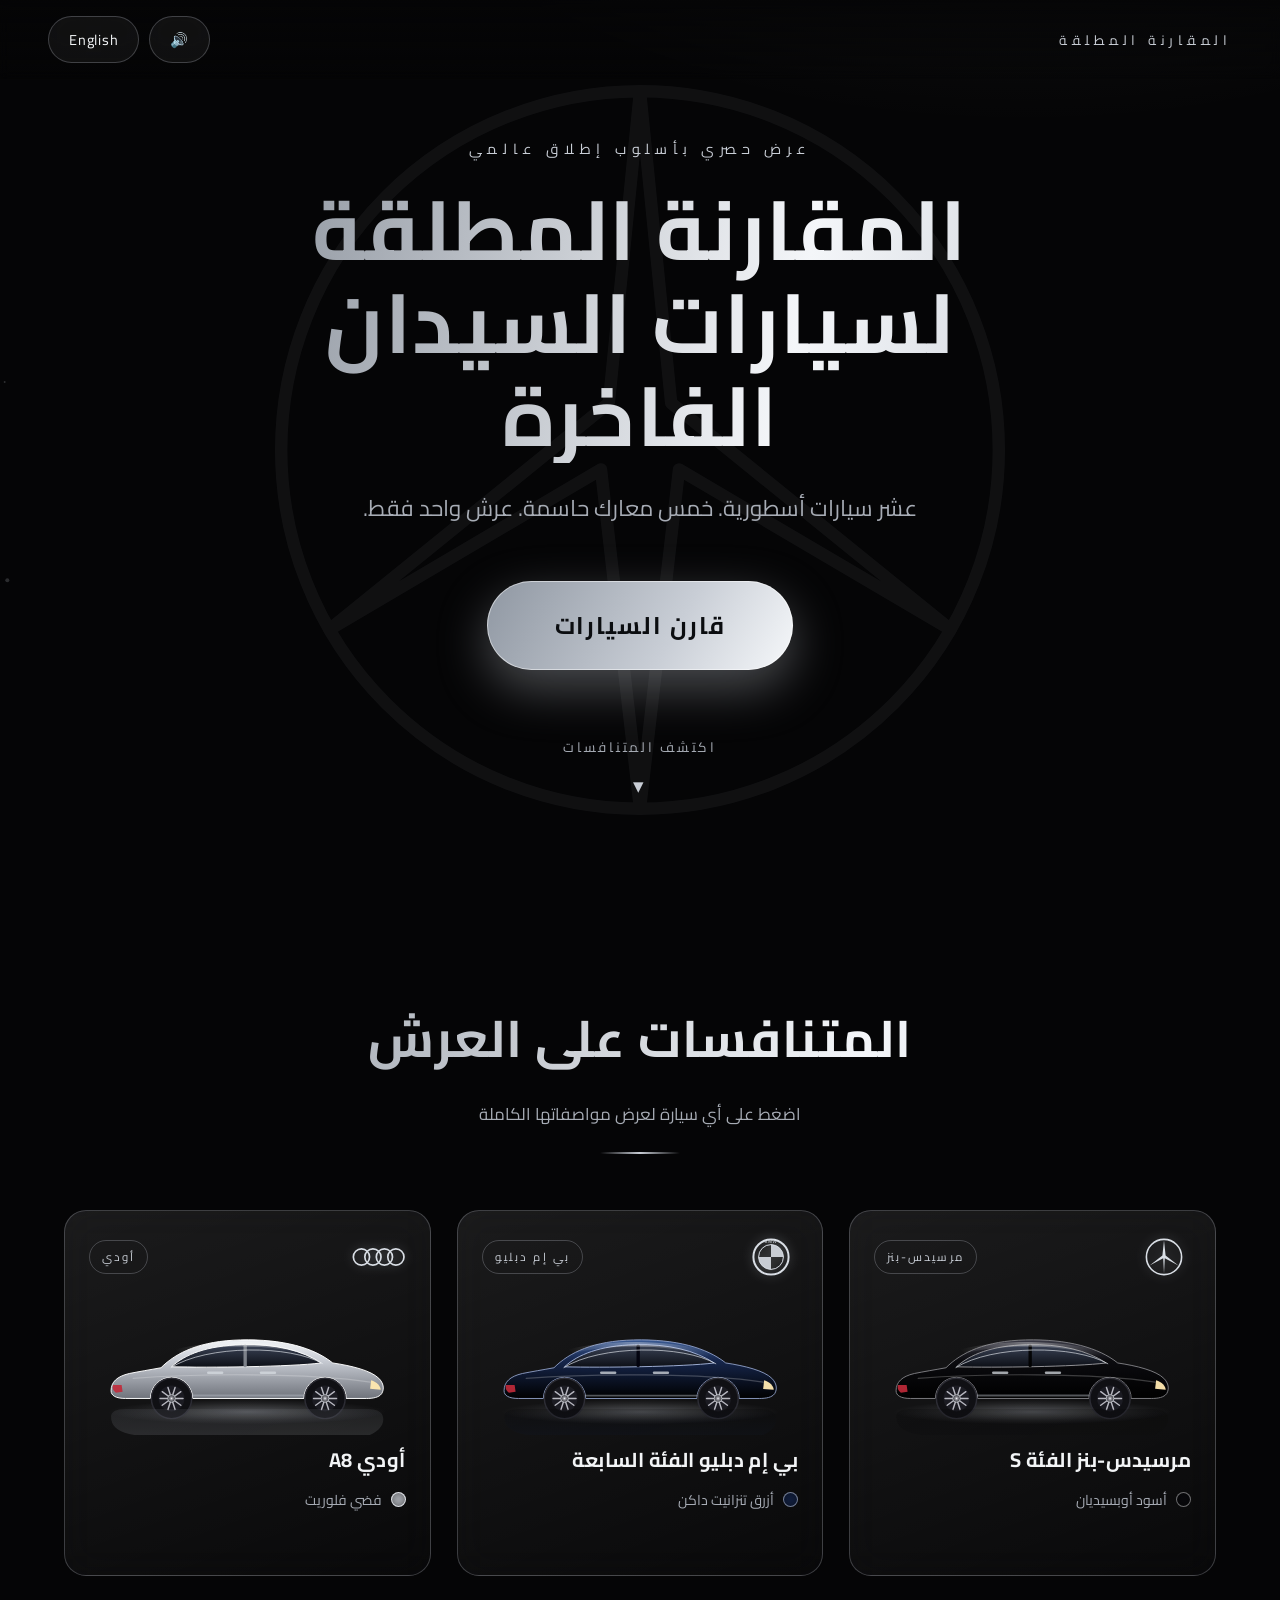
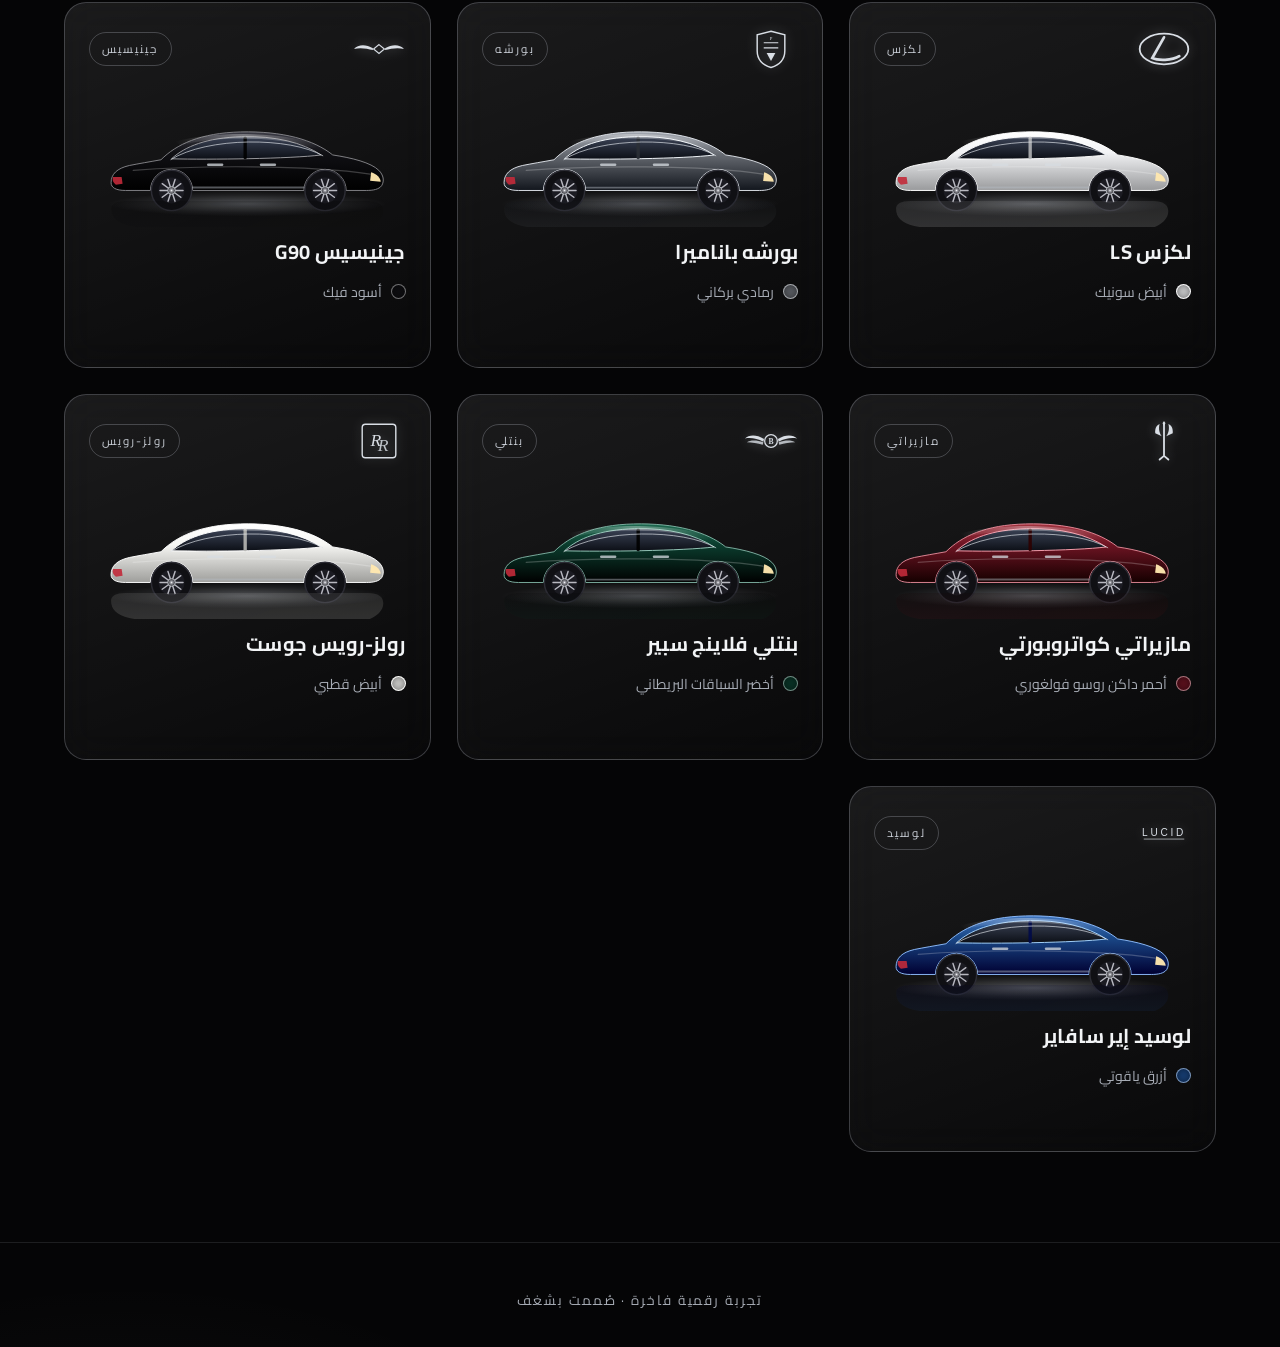
==== commit 44ada758: "Replace sequential comparison with FIFA-style cards and one-shot ranking - Compare now shows all ten" ====
--- a/luxury-sedan-comparison/index.html
+++ b/luxury-sedan-comparison/index.html
@@ -61,64 +61,21 @@
     <div id="cars-grid" class="cars-grid"></div>
   </section>
 
-  <!-- Arena -->
+  <!-- Comparison arena: FIFA-style cards → animated 1–10 ranking -->
   <section id="arena">
     <div class="section-head">
       <h2 class="gold-text" data-i18n="arenaTitle">حلبة المقارنة</h2>
       <div class="head-rule"></div>
     </div>
-    <div class="arena-shell">
-      <div class="glass-panel">
-        <div id="category-banner" class="category-banner">
-          <div class="category-title">
-            <span id="cat-icon" class="cat-icon">💎</span>
-            <span id="cat-name">—</span>
-          </div>
-          <div class="category-progress"><span id="cat-count">0</span></div>
-          <div class="progress-track"><div id="progress-fill" class="progress-fill"></div></div>
-        </div>
-        <div id="bars" class="bars"></div>
-        <div class="skip-wrap">
-          <button id="skip-btn" class="chip-btn" data-i18n="skip">تخطّي إلى النتيجة ⏭</button>
-        </div>
-      </div>
-      <aside class="glass-panel standings">
-        <h3 data-i18n="liveStandings">الترتيب المباشر</h3>
-        <div id="standings-list" class="standings-list"></div>
-      </aside>
-    </div>
-  </section>
 
-  <!-- Finale -->
-  <section id="finale">
-    <div class="section-head">
-      <h2 class="gold-text" data-i18n="finalTitle">النتيجة النهائية</h2>
-      <div class="head-rule"></div>
-    </div>
+    <div id="fifa-grid" class="fifa-grid"></div>
 
-    <p class="suspense-title" data-i18n="suspense">لحظة الحسم…</p>
-    <div id="reveal-list" class="reveal-list"></div>
-
-    <div class="podium-stage">
-      <div class="spotlights" aria-hidden="true">
-        <span class="spot s1"></span>
-        <span class="spot s2"></span>
-      </div>
-      <div id="podium" class="podium"></div>
-    </div>
-
-    <div class="champion-titles">
+    <div id="champion-block" class="champion-block">
       <h2 class="gold-text" data-i18n="championTitle">ملكة سيارات السيدان الفاخرة</h2>
       <p data-i18n="championSubtitle">مرسيدس-بنز الفئة S تبقى المعيار الأعلى للفخامة التنفيذية.</p>
-    </div>
-
-    <div class="replay-wrap">
-      <button id="replay-btn" class="replay-btn" data-i18n="replay">🔁 إعادة المقارنة</button>
-    </div>
-
-    <div class="final-table">
-      <h3 data-i18n="fullRanking">الترتيب الكامل</h3>
-      <div id="final-table-list" class="reveal-list"></div>
+      <div class="replay-wrap">
+        <button id="replay-btn" class="replay-btn" data-i18n="replay">🔁 إعادة المقارنة</button>
+      </div>
     </div>
   </section>
 
--- a/luxury-sedan-comparison/css/style.css
+++ b/luxury-sedan-comparison/css/style.css
@@ -668,3 +668,105 @@
 .modal-hero .emblem img.brand-logo { max-height: 52px; }
 .reveal-row .emblem img.brand-logo { max-height: 30px; }
 .podium-car .car-media { width: min(100%, 330px); margin: 0 auto; }
+
+
+/* ---------- FIFA-style comparison cards ---------- */
+.fifa-grid {
+  display: grid;
+  grid-template-columns: repeat(auto-fill, minmax(250px, 1fr));
+  gap: 24px;
+  max-width: 1500px; margin: 0 auto;
+  padding-top: 46px; /* room for the champion's crown */
+}
+.fifa-card {
+  position: relative;
+  border-radius: 18px;
+  padding: 18px 16px 16px;
+  border: 1.5px solid transparent;
+  background:
+    linear-gradient(165deg, rgba(34, 37, 43, 0.96), rgba(12, 13, 16, 0.98)) padding-box,
+    linear-gradient(155deg, #f4f6f9, #565c66 45%, #aab2bd 70%, #f4f6f9) border-box;
+  box-shadow: 0 18px 44px rgba(0, 0, 0, 0.55);
+  cursor: pointer;
+  animation: cardDeal 0.6s var(--ease) both;
+  transition: box-shadow 0.4s var(--ease);
+}
+.fifa-card:hover { box-shadow: 0 24px 60px rgba(0, 0, 0, 0.7), 0 0 30px rgba(206, 212, 221, 0.12); }
+@keyframes cardDeal {
+  from { opacity: 0; transform: translateY(36px) scale(0.94); }
+  to { opacity: 1; transform: none; }
+}
+
+.fifa-top { display: flex; align-items: center; justify-content: space-between; gap: 10px; }
+.fifa-ovr { text-align: center; line-height: 1; }
+.fifa-ovr .num {
+  display: block; font-size: 2.3rem; font-weight: 800;
+  color: var(--gold-light); font-variant-numeric: tabular-nums;
+}
+.fifa-ovr .lbl { font-size: 0.62rem; letter-spacing: 0.3em; color: var(--muted); }
+.fifa-card .car-media { margin: 12px auto 4px; }
+.fifa-card h3 { text-align: center; font-size: 1.02rem; margin-top: 8px; }
+
+.fifa-stats { display: grid; gap: 8px; margin-top: 12px; }
+.fstat {
+  display: grid; grid-template-columns: 92px 1fr 34px;
+  align-items: center; gap: 8px; font-size: 0.78rem;
+}
+.fstat .fs-label { color: var(--muted); white-space: nowrap; overflow: hidden; text-overflow: ellipsis; }
+.fstat .bar-track { height: 9px; }
+.fstat .fs-val {
+  font-weight: 700; color: var(--gold-light); text-align: end;
+  font-variant-numeric: tabular-nums;
+}
+
+/* rank badge (revealed when the grid enters ranked state) */
+.rank-badge {
+  position: absolute; top: -15px; inset-inline-start: -10px;
+  width: 46px; height: 46px; border-radius: 50%;
+  display: grid; place-items: center;
+  font-size: 1.3rem; font-weight: 800; color: #0b0d10;
+  background: linear-gradient(150deg, #f8fafc, #9aa1ab);
+  box-shadow: 0 8px 22px rgba(0, 0, 0, 0.55);
+  transform: scale(0);
+  transition: transform 0.5s cubic-bezier(0.34, 1.56, 0.64, 1);
+  z-index: 3;
+}
+.fifa-grid.ranked .rank-badge { transform: scale(1); }
+
+/* champion card: gold frame, glow, crown */
+.fifa-card.champ {
+  background:
+    linear-gradient(165deg, rgba(44, 38, 22, 0.97), rgba(14, 12, 6, 0.98)) padding-box,
+    linear-gradient(155deg, #f6dc8d, #8a6d1d 45%, #d4af37 70%, #f6dc8d) border-box;
+  box-shadow: 0 22px 60px rgba(0, 0, 0, 0.65), 0 0 46px rgba(212, 175, 55, 0.30);
+}
+.fifa-card.champ .rank-badge {
+  background: linear-gradient(150deg, #f6dc8d, #d4af37);
+  box-shadow: 0 8px 24px rgba(212, 175, 55, 0.5);
+}
+.fifa-card.champ .fifa-ovr .num { color: #f6dc8d; }
+.crown-mini {
+  position: absolute; top: -46px; left: 50%;
+  transform: translateX(-50%) translateY(-36px) rotate(-14deg);
+  font-size: 2.6rem; opacity: 0; z-index: 4;
+  filter: drop-shadow(0 6px 16px rgba(212, 175, 55, 0.85));
+  transition: all 0.8s cubic-bezier(0.34, 1.56, 0.64, 1) 0.35s;
+  pointer-events: none;
+}
+.fifa-card.champ .crown-mini { opacity: 1; transform: translateX(-50%) rotate(0); }
+
+/* champion block under the ranked grid */
+.champion-block {
+  text-align: center; margin-top: 72px;
+  opacity: 0; transform: translateY(26px);
+  transition: all 0.9s var(--ease) 0.4s;
+  pointer-events: none;
+}
+#arena.won .champion-block { opacity: 1; transform: none; pointer-events: auto; }
+.champion-block h2 { font-size: clamp(1.9rem, 5vw, 3.6rem); }
+.champion-block p { color: var(--muted); margin-top: 14px; font-size: clamp(1rem, 2.2vw, 1.25rem); }
+.champion-block .replay-wrap { opacity: 1; margin-top: 34px; }
+
+@media (max-width: 480px) {
+  .fstat { grid-template-columns: 78px 1fr 30px; font-size: 0.72rem; }
+}
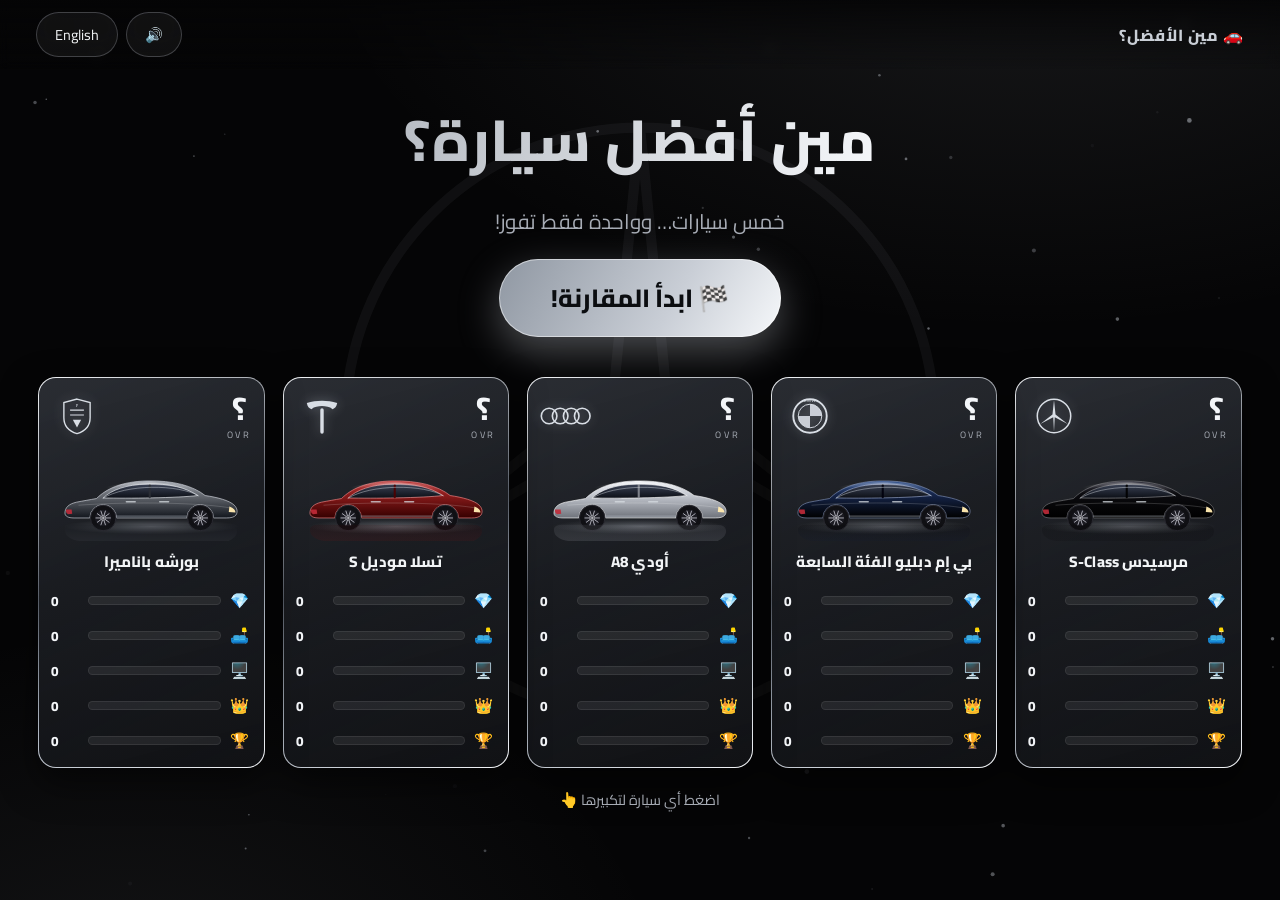
==== commit 7da90212: "Redesign as a kid-friendly one-screen comparison with 5 cars - Single compact screen, no long scroll" ====
--- a/luxury-sedan-comparison/index.html
+++ b/luxury-sedan-comparison/index.html
@@ -3,8 +3,8 @@
 <head>
   <meta charset="UTF-8" />
   <meta name="viewport" content="width=device-width, initial-scale=1.0" />
-  <title>المقارنة المطلقة لسيارات السيدان الفاخرة | Ultimate Luxury Sedan Comparison</title>
-  <meta name="description" content="مقارنة تفاعلية فاخرة بين أفضل عشر سيارات سيدان تنفيذية في العالم — An interactive premium comparison of the world's top luxury executive sedans." />
+  <title>مين أفضل سيارة؟ | Who's the Best Car?</title>
+  <meta name="description" content="مقارنة سهلة وممتعة بين خمس سيارات — اضغط زرًا واحدًا واعرف مَن الأفضل! A fun one-tap comparison of five cars." />
   <link rel="preconnect" href="https://fonts.googleapis.com" />
   <link rel="preconnect" href="https://fonts.gstatic.com" crossorigin />
   <link href="https://fonts.googleapis.com/css2?family=Cairo:wght@400;700;800&display=swap" rel="stylesheet" />
@@ -13,28 +13,28 @@
 </head>
 <body>
 
-  <!-- Ambient gold particle background -->
+  <!-- Ambient chrome particles -->
   <canvas id="particles" aria-hidden="true"></canvas>
 
   <!-- Loading screen -->
   <div id="loader" aria-hidden="true">
     <div class="loader-inner">
       <div class="loader-ring"></div>
-      <div class="loader-text" data-i18n="loading">جارٍ تجهيز التجربة الفاخرة…</div>
+      <div class="loader-text" data-i18n="loading">لحظة… نجهّز السيارات 🚗</div>
     </div>
   </div>
 
   <!-- Top bar -->
   <header class="topbar">
-    <div class="brand" data-i18n="brand">المقارنة المطلقة</div>
+    <div class="brand" data-i18n="brand">🚗 مين الأفضل؟</div>
     <div class="topbar-actions">
       <button id="sound-btn" class="chip-btn" aria-label="Sound on/off">🔊</button>
       <button id="lang-btn" class="chip-btn" data-i18n="langButton">English</button>
     </div>
   </header>
 
-  <!-- Hero -->
-  <section class="hero">
+  <!-- One compact screen -->
+  <main class="kid-main">
     <div class="hero-star" aria-hidden="true">
       <svg viewBox="0 0 100 100" xmlns="http://www.w3.org/2000/svg">
         <circle cx="50" cy="50" r="46" fill="none" stroke="#cfd4dc" stroke-width="1.6"/>
@@ -42,55 +42,35 @@
               d="M50 4 L54 44 L89.8 73 L55 52.5 L50 96 L45 52.5 L10.2 73 L46 44 Z"/>
       </svg>
     </div>
-    <div>
-      <div class="hero-kicker" data-i18n="heroKicker">عرض حصري بأسلوب إطلاق عالمي</div>
-      <h1 class="gold-text" data-i18n="heroTitle">المقارنة المطلقة لسيارات السيدان الفاخرة</h1>
-      <p class="hero-sub" data-i18n="heroSubtitle">عشر سيارات أسطورية. خمس معارك حاسمة. عرش واحد فقط.</p>
-      <button id="compare-btn" class="compare-btn" data-i18n="compareBtn">قارن السيارات</button>
-      <div class="scroll-hint" data-i18n="scrollHint">اكتشف المتنافسات</div>
+
+    <h1 class="gold-text" data-i18n="heroTitle">مين أفضل سيارة؟</h1>
+
+    <div id="intro" class="intro">
+      <p class="hero-sub" data-i18n="heroSubtitle">خمس سيارات… وواحدة فقط تفوز!</p>
+      <button id="compare-btn" class="compare-btn" data-i18n="compareBtn">🏁 ابدأ المقارنة!</button>
     </div>
-  </section>
 
-  <!-- Contenders -->
-  <section id="contenders">
-    <div class="section-head">
-      <h2 class="gold-text" data-i18n="contendersTitle">المتنافسات على العرش</h2>
-      <p data-i18n="contendersSub">اضغط على أي سيارة لعرض مواصفاتها الكاملة</p>
-      <div class="head-rule"></div>
-    </div>
-    <div id="cars-grid" class="cars-grid"></div>
-  </section>
-
-  <!-- Comparison arena: FIFA-style cards → animated 1–10 ranking -->
-  <section id="arena">
-    <div class="section-head">
-      <h2 class="gold-text" data-i18n="arenaTitle">حلبة المقارنة</h2>
-      <div class="head-rule"></div>
+    <div id="champion-block" class="champion-block">
+      <h2 class="gold-text" data-i18n="championTitle">مرسيدس هي الأفضل! 👑</h2>
+      <p data-i18n="championSubtitle">جمعت أعلى النقاط وفازت بالتاج!</p>
+      <button id="replay-btn" class="replay-btn" data-i18n="replay">🔁 العب من جديد</button>
     </div>
 
     <div id="fifa-grid" class="fifa-grid"></div>
 
-    <div id="champion-block" class="champion-block">
-      <h2 class="gold-text" data-i18n="championTitle">ملكة سيارات السيدان الفاخرة</h2>
-      <p data-i18n="championSubtitle">مرسيدس-بنز الفئة S تبقى المعيار الأعلى للفخامة التنفيذية.</p>
-      <div class="replay-wrap">
-        <button id="replay-btn" class="replay-btn" data-i18n="replay">🔁 إعادة المقارنة</button>
-      </div>
-    </div>
-  </section>
+    <p class="tap-hint" data-i18n="tapHint">اضغط أي سيارة لتكبيرها 👆</p>
+  </main>
 
   <!-- Confetti overlay -->
   <canvas id="confetti" aria-hidden="true"></canvas>
 
-  <!-- Car detail modal -->
+  <!-- Car popup: big photo + scores -->
   <div id="modal-backdrop" class="modal-backdrop" role="dialog" aria-modal="true">
     <div class="modal">
-      <button id="modal-close" class="modal-close" data-i18n-label="close" aria-label="Close">✕</button>
+      <button id="modal-close" class="modal-close" aria-label="Close">✕</button>
       <div id="modal-content"></div>
     </div>
   </div>
-
-  <footer data-i18n="footer">تجربة رقمية فاخرة · صُممت بشغف</footer>
 
   <script src="js/data.js"></script>
   <script src="js/visuals.js"></script>
--- a/luxury-sedan-comparison/css/style.css
+++ b/luxury-sedan-comparison/css/style.css
@@ -1,25 +1,21 @@
 /* =========================================================
-   Ultimate Luxury Sedan Comparison — Stylesheet
-   Dark-only · Mercedes-inspired Black & Chrome · Glassmorphism
-   (Gold is reserved exclusively for the champion's coronation)
+   Who's the Best Car? — Stylesheet
+   Mercedes-inspired Black & Chrome · one compact screen
+   (Gold is reserved for the winner's coronation)
    ========================================================= */
 
 :root {
   --bg: #050506;
-  --bg-2: #0b0b0f;
-  --gold: #c9ced6;
-  --gold-light: #f4f6f9;
-  --gold-deep: #78808b;
+  --chrome: #c9ced6;
+  --chrome-light: #f4f6f9;
+  --chrome-deep: #78808b;
   --ink: #f2f4f6;
   --muted: #a7acb5;
   --glass: rgba(255, 255, 255, 0.05);
-  --glass-strong: rgba(255, 255, 255, 0.09);
   --glass-border: rgba(206, 212, 221, 0.25);
-  --shadow: 0 24px 60px rgba(0, 0, 0, 0.65);
-  --radius: 22px;
-  --font-latin: "Helvetica Neue", "Segoe UI", Arial, sans-serif;
-  --font-ar: "Cairo", "Segoe UI", Tahoma, sans-serif;
-  --font-ui: "Cairo", "Avenir Next", "Segoe UI", sans-serif;
+  --gold: #d4af37;
+  --gold-light: #f6dc8d;
+  --font-ui: "Cairo", "Segoe UI", Tahoma, sans-serif;
   --ease: cubic-bezier(0.22, 1, 0.36, 1);
 }
 
@@ -37,592 +33,361 @@
   overflow-x: hidden;
   min-height: 100vh;
 }
-html[lang="ar"] body { font-family: var(--font-ar); }
 
 ::selection { background: rgba(206, 212, 221, 0.35); }
 
-h1, h2, h3 { font-weight: 700; letter-spacing: 0.02em; }
-html[lang="en"] h1, html[lang="en"] h2 { font-family: var(--font-latin); }
-
+h1, h2, h3 { font-weight: 800; letter-spacing: 0.01em; }
 img, svg { max-width: 100%; display: block; }
 button { font: inherit; cursor: pointer; border: none; background: none; color: inherit; }
 
 .gold-text {
-  background: linear-gradient(100deg, #8b929c 0%, var(--gold-light) 35%, var(--gold) 55%, #ffffff 75%, #9aa1ab 100%);
+  background: linear-gradient(100deg, #8b929c 0%, var(--chrome-light) 35%, var(--chrome) 55%, #ffffff 75%, #9aa1ab 100%);
   background-size: 200% auto;
   -webkit-background-clip: text;
   background-clip: text;
   color: transparent;
-  animation: goldShimmer 6s linear infinite;
-}
-@keyframes goldShimmer { to { background-position: 200% center; } }
-
-/* ---------- Particle canvas ---------- */
-#particles {
-  position: fixed; inset: 0; z-index: 0; pointer-events: none;
-}
+  animation: shimmer 6s linear infinite;
+}
+@keyframes shimmer { to { background-position: 200% center; } }
+
+/* ---------- Background layers ---------- */
+#particles { position: fixed; inset: 0; z-index: 0; pointer-events: none; }
+#confetti { position: fixed; inset: 0; z-index: 60; pointer-events: none; }
+
+.hero-star {
+  position: absolute; inset: 0;
+  display: grid; place-items: center;
+  pointer-events: none; z-index: -1;
+}
+.hero-star svg {
+  width: min(80vmin, 640px); height: min(80vmin, 640px);
+  opacity: 0.05;
+  animation: starSpin 90s linear infinite;
+}
+@keyframes starSpin { to { transform: rotate(360deg); } }
 
 /* ---------- Loading screen ---------- */
 #loader {
   position: fixed; inset: 0; z-index: 100;
   display: grid; place-items: center;
   background: var(--bg);
-  transition: opacity 0.8s var(--ease), visibility 0.8s;
+  transition: opacity 0.7s var(--ease), visibility 0.7s;
 }
 #loader.hidden { opacity: 0; visibility: hidden; }
 .loader-inner { text-align: center; }
 .loader-ring {
-  width: 92px; height: 92px; margin: 0 auto 26px;
+  width: 84px; height: 84px; margin: 0 auto 22px;
   border-radius: 50%;
   border: 2px solid rgba(206, 212, 221, 0.18);
-  border-top-color: var(--gold);
+  border-top-color: var(--chrome);
   animation: spin 1.1s linear infinite;
   position: relative;
 }
 .loader-ring::after {
-  content: "★";
+  content: "🚗";
   position: absolute; inset: 0;
   display: grid; place-items: center;
-  color: var(--gold); font-size: 1.6rem;
+  font-size: 1.6rem;
   animation: spin 1.1s linear infinite reverse;
 }
 @keyframes spin { to { transform: rotate(360deg); } }
-.loader-text { color: var(--muted); letter-spacing: 0.14em; font-size: 0.95rem; }
+.loader-text { color: var(--muted); letter-spacing: 0.1em; font-size: 1rem; }
 
 /* ---------- Top bar ---------- */
 .topbar {
   position: fixed; top: 0; inset-inline: 0; z-index: 50;
   display: flex; align-items: center; justify-content: space-between;
-  padding: 16px clamp(16px, 4vw, 48px);
-  background: linear-gradient(to bottom, rgba(5, 5, 6, 0.85), transparent);
+  padding: 12px clamp(14px, 3vw, 36px);
+  background: linear-gradient(to bottom, rgba(5, 5, 6, 0.9), transparent);
   backdrop-filter: blur(6px);
   -webkit-backdrop-filter: blur(6px);
 }
-.topbar .brand {
-  font-size: 0.85rem; letter-spacing: 0.35em; color: var(--gold);
-  text-transform: uppercase;
-}
-.topbar-actions { display: flex; gap: 10px; }
+.topbar .brand { font-size: 1rem; font-weight: 800; color: var(--chrome); letter-spacing: 0.06em; }
+.topbar-actions { display: flex; gap: 8px; }
 .chip-btn {
-  padding: 9px 20px; border-radius: 999px;
+  padding: 8px 18px; border-radius: 999px;
   border: 1px solid var(--glass-border);
   background: var(--glass);
   backdrop-filter: blur(14px);
   -webkit-backdrop-filter: blur(14px);
-  color: var(--ink); font-size: 0.9rem; letter-spacing: 0.05em;
+  color: var(--ink); font-size: 0.9rem;
   transition: all 0.35s var(--ease);
 }
 .chip-btn:hover {
   background: rgba(206, 212, 221, 0.16);
-  border-color: var(--gold);
+  border-color: var(--chrome);
   transform: translateY(-2px);
-  box-shadow: 0 8px 24px rgba(206, 212, 221, 0.2);
-}
-
-/* ---------- Hero ---------- */
-.hero {
+}
+
+/* ---------- Main: one compact screen ---------- */
+.kid-main {
   position: relative; z-index: 1;
-  min-height: 100vh;
-  display: grid; place-items: center;
+  max-width: 1500px;
+  margin: 0 auto;
+  padding: 86px clamp(12px, 3vw, 40px) 30px;
   text-align: center;
-  padding: 120px 24px 80px;
-}
-.hero-kicker {
-  color: var(--gold); letter-spacing: 0.4em; text-transform: uppercase;
-  font-size: clamp(0.7rem, 1.4vw, 0.9rem);
-  margin-bottom: 22px;
-  animation: riseIn 1s var(--ease) 0.2s both;
-}
-.hero h1 {
-  font-size: clamp(2.4rem, 6.5vw, 5.4rem);
-  line-height: 1.12;
-  max-width: 18ch; margin-inline: auto;
-  animation: riseIn 1s var(--ease) 0.35s both;
-}
+}
+.kid-main h1 {
+  font-size: clamp(2rem, 5.2vw, 3.6rem);
+  animation: riseIn 0.9s var(--ease) 0.15s both;
+}
+@keyframes riseIn {
+  from { opacity: 0; transform: translateY(28px); }
+  to { opacity: 1; transform: none; }
+}
+
+.intro { animation: riseIn 0.9s var(--ease) 0.3s both; }
 .hero-sub {
-  margin-top: 24px; color: var(--muted);
-  font-size: clamp(1rem, 2.2vw, 1.4rem);
-  animation: riseIn 1s var(--ease) 0.5s both;
-}
-@keyframes riseIn {
-  from { opacity: 0; transform: translateY(34px); }
-  to { opacity: 1; transform: none; }
-}
+  margin-top: 8px; color: var(--muted);
+  font-size: clamp(1rem, 2.4vw, 1.3rem);
+}
+body.won .intro { display: none; }
 
 .compare-btn {
-  margin-top: 52px;
+  margin-top: 18px;
   position: relative;
-  padding: 22px 68px;
-  font-size: clamp(1.15rem, 2.4vw, 1.5rem);
-  font-weight: 700; letter-spacing: 0.08em;
+  padding: 16px 52px;
+  font-size: clamp(1.2rem, 2.6vw, 1.55rem);
+  font-weight: 800;
   color: #0b0d10;
-  background: linear-gradient(120deg, #8f97a2, var(--gold) 30%, #f8fafc 50%, var(--gold) 70%, #8f97a2);
+  background: linear-gradient(120deg, #8f97a2, var(--chrome) 30%, #f8fafc 50%, var(--chrome) 70%, #8f97a2);
   background-size: 220% auto;
   border-radius: 999px;
-  box-shadow: 0 0 0 1px rgba(255, 255, 255, 0.5) inset, 0 18px 50px rgba(206, 212, 221, 0.35);
+  box-shadow: 0 0 0 1px rgba(255, 255, 255, 0.5) inset, 0 14px 40px rgba(206, 212, 221, 0.35);
   transition: transform 0.4s var(--ease), box-shadow 0.4s var(--ease), background-position 0.6s;
-  animation: riseIn 1s var(--ease) 0.65s both, btnPulse 3s ease-in-out 1.8s infinite;
+  animation: btnPulse 2.6s ease-in-out 1s infinite;
   overflow: hidden;
 }
-.compare-btn:hover {
-  transform: translateY(-4px) scale(1.03);
+.compare-btn:hover:not(:disabled) {
+  transform: translateY(-3px) scale(1.04);
   background-position: 100% center;
-  box-shadow: 0 0 0 1px rgba(255, 255, 255, 0.7) inset, 0 26px 70px rgba(206, 212, 221, 0.5);
-}
+}
+.compare-btn:disabled { opacity: 0.6; cursor: default; animation: none; }
 .compare-btn::after {
   content: ""; position: absolute; inset: 0;
   background: linear-gradient(110deg, transparent 30%, rgba(255, 255, 255, 0.55) 50%, transparent 70%);
   transform: translateX(-120%);
-  animation: sheen 3.4s ease 2s infinite;
+  animation: sheen 3s ease 1.6s infinite;
 }
 html[dir="rtl"] .compare-btn::after { animation-name: sheenRtl; }
 @keyframes sheen { 10% { transform: translateX(-120%); } 45%, 100% { transform: translateX(120%); } }
 @keyframes sheenRtl { 10% { transform: translateX(120%); } 45%, 100% { transform: translateX(-120%); } }
 @keyframes btnPulse {
-  0%, 100% { box-shadow: 0 0 0 1px rgba(255,255,255,.5) inset, 0 18px 50px rgba(206,212,221,.35); }
-  50% { box-shadow: 0 0 0 1px rgba(255,255,255,.5) inset, 0 18px 70px rgba(206,212,221,.6); }
-}
-
-.scroll-hint {
-  margin-top: 64px; color: var(--muted); font-size: 0.85rem; letter-spacing: 0.2em;
-  animation: riseIn 1s var(--ease) 0.9s both;
-}
-.scroll-hint::after {
-  content: "▾"; display: block; color: var(--gold); font-size: 1.3rem; margin-top: 6px;
-  animation: bob 1.8s ease-in-out infinite;
-}
-@keyframes bob { 50% { transform: translateY(7px); } }
-
-/* ---------- Sections ---------- */
-section { position: relative; z-index: 1; padding: 90px clamp(16px, 5vw, 64px); }
-.section-head { text-align: center; margin-bottom: 56px; }
-.section-head h2 { font-size: clamp(1.8rem, 4.4vw, 3.2rem); }
-.section-head p { color: var(--muted); margin-top: 12px; font-size: 1.05rem; }
-.head-rule {
-  width: 80px; height: 2px; margin: 22px auto 0;
-  background: linear-gradient(90deg, transparent, var(--gold), transparent);
-}
-
-/* ---------- Car cards ---------- */
-.cars-grid {
+  0%, 100% { box-shadow: 0 0 0 1px rgba(255,255,255,.5) inset, 0 14px 40px rgba(206,212,221,.35); }
+  50% { box-shadow: 0 0 0 1px rgba(255,255,255,.5) inset, 0 14px 60px rgba(206,212,221,.6); }
+}
+
+/* ---------- Champion banner (replaces the intro when won) ---------- */
+.champion-block {
+  display: none;
+  animation: riseIn 0.8s var(--ease) both;
+}
+body.won .champion-block { display: block; }
+.champion-block h2 { font-size: clamp(1.7rem, 4.6vw, 3rem); }
+.champion-block p { color: var(--muted); margin-top: 6px; font-size: clamp(0.95rem, 2.2vw, 1.2rem); }
+.replay-btn {
+  margin-top: 14px;
+  padding: 12px 36px; border-radius: 999px;
+  border: 1px solid var(--gold);
+  background: rgba(212, 175, 55, 0.12);
+  color: var(--gold-light); font-size: 1.05rem; font-weight: 700;
+  transition: all 0.4s var(--ease);
+}
+.replay-btn:hover {
+  background: rgba(212, 175, 55, 0.24);
+  transform: translateY(-2px);
+  box-shadow: 0 12px 34px rgba(212, 175, 55, 0.3);
+}
+
+.tap-hint {
+  margin-top: 18px; color: var(--muted); font-size: 0.9rem;
+  animation: riseIn 0.9s var(--ease) 0.6s both;
+}
+
+/* ---------- The five car cards ---------- */
+.fifa-grid {
   display: grid;
-  grid-template-columns: repeat(auto-fill, minmax(300px, 1fr));
-  gap: 26px;
-  max-width: 1500px; margin: 0 auto;
-}
-.car-card {
+  grid-template-columns: repeat(5, 1fr);
+  gap: 18px;
+  margin-top: 40px; /* room for the crown */
+}
+.fifa-card {
   position: relative;
-  border-radius: var(--radius);
-  border: 1px solid var(--glass-border);
-  background: linear-gradient(160deg, var(--glass-strong), rgba(255, 255, 255, 0.02));
-  backdrop-filter: blur(18px);
-  -webkit-backdrop-filter: blur(18px);
-  padding: 26px 24px 24px;
-  overflow: hidden;
+  border-radius: 18px;
+  padding: 14px 12px 12px;
+  border: 1.5px solid transparent;
+  background:
+    linear-gradient(165deg, rgba(34, 37, 43, 0.96), rgba(12, 13, 16, 0.98)) padding-box,
+    linear-gradient(155deg, #f4f6f9, #565c66 45%, #aab2bd 70%, #f4f6f9) border-box;
+  box-shadow: 0 14px 36px rgba(0, 0, 0, 0.55);
   cursor: pointer;
-  transition: transform 0.5s var(--ease), box-shadow 0.5s var(--ease), border-color 0.5s;
-  opacity: 0; transform: translateY(40px);
-}
-.car-card.in-view { opacity: 1; transform: none; }
-.car-card:hover {
-  transform: translateY(-10px);
-  border-color: var(--gold);
-  box-shadow: 0 30px 70px rgba(0, 0, 0, 0.7), 0 0 40px rgba(206, 212, 221, 0.14);
-}
-.car-card::before {
-  content: ""; position: absolute; inset: 0;
-  background: radial-gradient(420px 200px at 50% 0%, rgba(206, 212, 221, 0.12), transparent 70%);
-  opacity: 0; transition: opacity 0.5s;
-}
-.car-card:hover::before { opacity: 1; }
-
-.card-top { display: flex; align-items: center; justify-content: space-between; gap: 12px; }
-.emblem { display: inline-flex; width: 54px; height: 40px; align-items: center; justify-content: center; }
+  animation: cardDeal 0.55s var(--ease) both;
+  transition: box-shadow 0.4s var(--ease);
+}
+.fifa-card:hover { box-shadow: 0 20px 50px rgba(0, 0, 0, 0.7), 0 0 26px rgba(206, 212, 221, 0.12); }
+@keyframes cardDeal {
+  from { opacity: 0; transform: translateY(30px) scale(0.94); }
+  to { opacity: 1; transform: none; }
+}
+
+.fifa-top { display: flex; align-items: center; justify-content: space-between; gap: 8px; }
+.fifa-ovr { text-align: center; line-height: 1; }
+.fifa-ovr .num {
+  display: block; font-size: 2rem; font-weight: 800;
+  color: var(--chrome-light); font-variant-numeric: tabular-nums;
+}
+.fifa-ovr .lbl { font-size: 0.58rem; letter-spacing: 0.28em; color: var(--muted); }
+
+.emblem { display: inline-flex; width: 52px; height: 38px; align-items: center; justify-content: center; }
 .emblem svg { width: 100%; height: 100%; filter: drop-shadow(0 0 6px rgba(206, 212, 221, 0.35)); }
-.card-rank-chip {
-  font-size: 0.72rem; letter-spacing: 0.18em; color: var(--gold);
-  border: 1px solid var(--glass-border); border-radius: 999px; padding: 5px 12px;
-  text-transform: uppercase;
-}
-.car-card .car-render { margin: 14px auto 6px; transition: transform 0.6s var(--ease); }
-.car-card:hover .car-render { transform: scale(1.05) translateX(6px); }
-html[dir="rtl"] .car-card:hover .car-render { transform: scale(1.05) translateX(-6px); }
-.car-card h3 { font-size: 1.25rem; margin-top: 6px; }
-.card-color { display: flex; align-items: center; gap: 9px; margin-top: 9px; color: var(--muted); font-size: 0.88rem; }
-.swatch {
-  width: 15px; height: 15px; border-radius: 50%;
-  border: 1px solid rgba(255, 255, 255, 0.4);
-  box-shadow: 0 0 10px rgba(0, 0, 0, 0.6) inset;
-}
-.card-cta {
-  margin-top: 14px; font-size: 0.82rem; color: var(--gold);
-  letter-spacing: 0.12em; opacity: 0; transform: translateY(6px);
-  transition: all 0.4s var(--ease);
-}
-.car-card:hover .card-cta { opacity: 1; transform: none; }
-
-/* ---------- Arena ---------- */
-#arena { display: none; }
-#arena.active { display: block; }
-
-.arena-shell {
-  max-width: 1500px; margin: 0 auto;
-  display: grid; grid-template-columns: 1fr 360px; gap: 26px;
-  align-items: start;
-}
-.glass-panel {
-  border-radius: var(--radius);
-  border: 1px solid var(--glass-border);
-  background: linear-gradient(160deg, var(--glass-strong), rgba(255, 255, 255, 0.02));
-  backdrop-filter: blur(18px);
-  -webkit-backdrop-filter: blur(18px);
-  box-shadow: var(--shadow);
-  padding: 28px;
-}
-
-.category-banner {
-  display: flex; align-items: center; justify-content: space-between;
-  gap: 16px; flex-wrap: wrap; margin-bottom: 24px;
-}
-.category-title {
-  display: flex; align-items: center; gap: 14px;
-  font-size: clamp(1.3rem, 3vw, 2rem); font-weight: 700;
-}
-.category-title .cat-icon {
-  display: grid; place-items: center;
-  width: 52px; height: 52px; border-radius: 14px;
-  background: rgba(206, 212, 221, 0.12);
-  border: 1px solid var(--glass-border);
-  font-size: 1.5rem;
-}
-.category-progress { color: var(--muted); font-size: 0.95rem; letter-spacing: 0.1em; }
-.progress-track {
-  grid-column: 1 / -1; width: 100%;
-  height: 4px; border-radius: 4px; background: rgba(255, 255, 255, 0.08);
-  overflow: hidden; margin-top: 4px;
-}
-.progress-fill {
-  height: 100%; width: 0;
-  background: linear-gradient(90deg, var(--gold-deep), var(--gold-light));
-  transition: width 0.6s var(--ease);
-}
-
-.cat-anim { animation: catPop 0.55s var(--ease); }
-@keyframes catPop {
-  0% { opacity: 0; transform: translateY(18px) scale(0.96); }
-  100% { opacity: 1; transform: none; }
-}
-
-/* score bars */
-.bars { display: grid; gap: 12px; }
-.bar-row {
-  display: grid; grid-template-columns: 190px 1fr 64px;
-  align-items: center; gap: 14px;
-}
-.bar-label { display: flex; align-items: center; gap: 10px; font-size: 0.92rem; }
-.bar-label .dot {
-  width: 12px; height: 12px; border-radius: 50%;
-  border: 1px solid rgba(255, 255, 255, 0.35); flex: none;
-}
+.emblem img.brand-logo {
+  max-height: 38px; max-width: 100%; width: auto; object-fit: contain;
+  background: rgba(248, 250, 252, 0.94);
+  padding: 4px 8px; border-radius: 8px;
+  box-shadow: 0 2px 10px rgba(0, 0, 0, 0.4);
+}
+
+.car-media { position: relative; margin: 10px auto 4px; }
+.car-media img.car-photo {
+  width: 100%; aspect-ratio: 16 / 9; object-fit: cover;
+  border-radius: 12px;
+  border: 1px solid rgba(255, 255, 255, 0.12);
+  box-shadow: 0 12px 30px rgba(0, 0, 0, 0.55);
+  background: #101216;
+  transition: transform 0.5s var(--ease);
+}
+.fifa-card:hover .car-media img.car-photo { transform: scale(1.04); }
+
+.fifa-card h3 { font-size: 0.95rem; margin-top: 6px; }
+
+.fifa-stats { display: grid; gap: 6px; margin-top: 10px; }
+.fstat {
+  display: grid; grid-template-columns: 24px 1fr 30px;
+  align-items: center; gap: 7px; font-size: 0.85rem;
+}
+.fstat .fs-icon { font-size: 0.95rem; }
 .bar-track {
-  height: 16px; border-radius: 999px;
-  background: rgba(255, 255, 255, 0.06);
+  height: 9px; border-radius: 999px;
+  background: rgba(255, 255, 255, 0.07);
   border: 1px solid rgba(255, 255, 255, 0.08);
   overflow: hidden;
 }
 .bar-fill {
   height: 100%; width: 0; border-radius: 999px;
-  background: linear-gradient(90deg, #5a616b, #aab2bd);
-  transition: width 0.9s var(--ease);
-  position: relative;
-}
-html[dir="rtl"] .bar-fill { background: linear-gradient(-90deg, #5a616b, #aab2bd); }
-.bar-row.winner .bar-fill {
-  background: linear-gradient(90deg, var(--gold-deep), var(--gold), var(--gold-light));
-  box-shadow: 0 0 18px rgba(206, 212, 221, 0.6);
-}
-.bar-row.winner .bar-label { color: var(--gold-light); }
-.bar-row.winner { animation: winnerFlash 0.8s var(--ease); }
-@keyframes winnerFlash { 30% { transform: scale(1.02); } }
-.bar-score {
-  font-variant-numeric: tabular-nums; text-align: end;
-  color: var(--muted); font-size: 0.95rem;
-}
-.bar-row.winner .bar-score { color: var(--gold-light); font-weight: 700; }
-.win-badge {
-  font-size: 0.68rem; color: #0b0d10; background: var(--gold);
-  padding: 2px 8px; border-radius: 999px; margin-inline-start: 6px;
-  animation: catPop 0.4s var(--ease);
-}
-
-/* live standings */
-.standings h3 {
-  font-size: 1.1rem; letter-spacing: 0.12em; text-transform: uppercase;
-  color: var(--gold); margin-bottom: 18px; text-align: center;
-}
-.standings-list { position: relative; }
-.standing-row {
-  position: absolute; inset-inline: 0;
-  display: grid; grid-template-columns: 30px 1fr auto;
-  align-items: center; gap: 10px;
-  height: 44px; padding: 0 12px;
-  border-radius: 12px;
-  background: rgba(255, 255, 255, 0.03);
-  border: 1px solid transparent;
-  transition: transform 0.7s var(--ease), background 0.4s, border-color 0.4s;
-  font-size: 0.9rem;
-}
-.standing-row .pos {
-  font-weight: 700; color: var(--muted); font-variant-numeric: tabular-nums;
-}
-.standing-row .pts {
-  font-variant-numeric: tabular-nums; color: var(--gold-light); font-weight: 700;
-}
-.standing-row.top1 {
-  background: linear-gradient(90deg, rgba(212, 175, 55, 0.20), rgba(212, 175, 55, 0.04));
-  border-color: #d4af37;
-}
-.standing-row.top1 .pos { color: #d4af37; }
-.standing-row .name { white-space: nowrap; overflow: hidden; text-overflow: ellipsis; }
-
-.skip-wrap { text-align: center; margin-top: 26px; }
-
-/* ---------- Finale ---------- */
-#finale { display: none; min-height: 100vh; }
-#finale.active { display: block; }
-
-.suspense-title {
-  text-align: center; font-size: clamp(1.6rem, 4vw, 2.6rem);
-  letter-spacing: 0.1em; margin-bottom: 40px;
-  animation: suspensePulse 1.6s ease-in-out infinite;
-}
-@keyframes suspensePulse { 50% { opacity: 0.55; } }
-
-.reveal-list {
-  max-width: 760px; margin: 0 auto 60px; display: grid; gap: 12px;
-}
-.reveal-row {
-  display: grid; grid-template-columns: 56px 54px 1fr auto;
-  align-items: center; gap: 14px;
-  padding: 13px 20px;
-  border-radius: 16px;
-  border: 1px solid var(--glass-border);
-  background: var(--glass);
-  backdrop-filter: blur(14px);
-  -webkit-backdrop-filter: blur(14px);
-  opacity: 0; transform: translateY(26px) scale(0.97);
-  transition: all 0.6s var(--ease);
-}
-.reveal-row.shown { opacity: 1; transform: none; }
-.reveal-row .rr-pos { font-size: 1.25rem; font-weight: 700; color: var(--muted); }
-.reveal-row .pts { color: var(--gold-light); font-variant-numeric: tabular-nums; font-weight: 700; }
-
-/* podium */
-.podium-stage {
-  position: relative;
-  max-width: 1100px; margin: 0 auto; padding: 40px 10px 30px;
-}
-.spotlights { position: absolute; inset: 0; overflow: hidden; pointer-events: none; }
-.spot {
-  position: absolute; top: -12%; width: 220px; height: 130%;
-  background: linear-gradient(to bottom, rgba(240, 245, 252, 0.20), transparent 75%);
-  clip-path: polygon(42% 0, 58% 0, 100% 100%, 0 100%);
-  transform-origin: top center;
-  filter: blur(3px);
-  opacity: 0; transition: opacity 1s;
-}
-.finale-won .spot { opacity: 1; }
-.spot.s1 { left: 12%; animation: sweep 5.5s ease-in-out infinite alternate; }
-.spot.s2 { right: 12%; animation: sweep 5.5s ease-in-out infinite alternate-reverse; }
-@keyframes sweep { from { transform: rotate(-14deg); } to { transform: rotate(14deg); } }
-
-.podium {
-  display: grid; grid-template-columns: repeat(3, 1fr);
-  align-items: end; gap: 20px;
-  direction: ltr; /* fixed visual layout: BMW left, Merc center, Rolls right */
-}
-.podium-slot { text-align: center; opacity: 0; transform: translateY(70px); transition: all 0.9s var(--ease); }
-.podium-slot.shown { opacity: 1; transform: none; }
-.podium-car { position: relative; margin-bottom: -6px; }
-.podium-car .car-render { width: min(100%, 320px); margin: 0 auto; }
-.podium-slot .p-name { font-weight: 700; font-size: 1.05rem; margin: 4px 0 2px; }
-.podium-slot .p-pts { color: var(--muted); font-size: 0.9rem; font-variant-numeric: tabular-nums; }
-.podium-block {
-  margin-top: 14px;
-  border-radius: 14px 14px 0 0;
-  border: 1px solid var(--glass-border); border-bottom: none;
-  background: linear-gradient(180deg, rgba(206, 212, 221, 0.2), rgba(206, 212, 221, 0.04));
-  display: grid; place-items: center;
-  font-size: 2.2rem; font-weight: 800; color: var(--gold);
-  text-shadow: 0 2px 14px rgba(206, 212, 221, 0.5);
-}
-.slot-1 .podium-block {
-  height: 190px;
-  background: linear-gradient(180deg, rgba(212, 175, 55, 0.28), rgba(212, 175, 55, 0.05));
-  border-color: rgba(212, 175, 55, 0.55);
-  color: #d4af37;
-}
-.slot-2 .podium-block { height: 138px; }
-.slot-3 .podium-block { height: 104px; }
-
-/* champion effects */
-.crown {
-  position: absolute; left: 50%; top: -34px;
-  transform: translateX(-50%) translateY(-110px) rotate(-14deg);
-  font-size: 3.2rem; opacity: 0;
-  filter: drop-shadow(0 6px 18px rgba(212, 175, 55, 0.85));
-  transition: all 0.9s cubic-bezier(0.34, 1.56, 0.64, 1);
+  background: linear-gradient(90deg, #9aa1ab, #f4f6f9);
+  box-shadow: 0 0 8px rgba(206, 212, 221, 0.35);
+  transition: width 0.7s var(--ease);
+}
+html[dir="rtl"] .bar-fill { background: linear-gradient(-90deg, #9aa1ab, #f4f6f9); }
+.fifa-card.champ .bar-fill {
+  background: linear-gradient(90deg, #b8912e, #f6dc8d);
+  box-shadow: 0 0 10px rgba(212, 175, 55, 0.5);
+}
+html[dir="rtl"] .fifa-card.champ .bar-fill { background: linear-gradient(-90deg, #b8912e, #f6dc8d); }
+.fstat .fs-val {
+  font-weight: 800; color: var(--chrome-light); text-align: end;
+  font-variant-numeric: tabular-nums;
+}
+
+/* rank medal badge */
+.rank-badge {
+  position: absolute; top: -14px; inset-inline-start: -8px;
+  min-width: 44px; height: 44px; padding: 0 6px; border-radius: 50%;
+  display: grid; place-items: center;
+  font-size: 1.35rem; font-weight: 800; color: #0b0d10;
+  background: linear-gradient(150deg, #f8fafc, #9aa1ab);
+  box-shadow: 0 8px 20px rgba(0, 0, 0, 0.55);
+  transform: scale(0);
+  transition: transform 0.5s cubic-bezier(0.34, 1.56, 0.64, 1);
   z-index: 3;
 }
-.finale-won .crown { opacity: 1; transform: translateX(-50%) translateY(0) rotate(0); }
-
-.champion-glow {
-  position: absolute; inset: -30px -20px;
-  background: radial-gradient(closest-side, rgba(212, 175, 55, 0.38), transparent 75%);
-  opacity: 0; transition: opacity 1.2s; pointer-events: none;
-  animation: glowBreathe 3s ease-in-out infinite;
-}
-.finale-won .champion-glow { opacity: 1; }
-@keyframes glowBreathe { 50% { transform: scale(1.12); } }
-
-.slot-1 .podium-car::after {
-  content: ""; position: absolute; inset: 0;
-  background: linear-gradient(115deg, transparent 35%, rgba(255, 255, 255, 0.35) 50%, transparent 65%);
-  transform: translateX(-130%); pointer-events: none; opacity: 0;
-}
-.finale-won .slot-1 .podium-car::after { opacity: 1; animation: sheen 2.8s ease 0.5s infinite; }
-
-.champion-titles { text-align: center; margin-top: 54px; opacity: 0; transform: translateY(30px); transition: all 1s var(--ease) 0.3s; }
-.finale-won .champion-titles { opacity: 1; transform: none; }
-.champion-titles h2 { font-size: clamp(2rem, 5.4vw, 4rem); }
-.champion-titles p { color: var(--muted); margin-top: 16px; font-size: clamp(1rem, 2.2vw, 1.3rem); }
-
-.replay-wrap { text-align: center; margin-top: 44px; opacity: 0; transition: opacity 1s 1s; }
-.finale-won .replay-wrap { opacity: 1; }
-.replay-btn {
-  padding: 15px 44px; border-radius: 999px;
-  border: 1px solid var(--gold);
-  background: rgba(206, 212, 221, 0.1);
-  color: var(--gold-light); font-size: 1.05rem; letter-spacing: 0.06em;
-  transition: all 0.4s var(--ease);
-}
-.replay-btn:hover {
-  background: rgba(206, 212, 221, 0.22);
-  transform: translateY(-3px);
-  box-shadow: 0 14px 40px rgba(206, 212, 221, 0.3);
-}
-
-/* full ranking under podium */
-.final-table {
-  max-width: 760px; margin: 70px auto 0;
-  opacity: 0; transition: opacity 1s 1.4s;
-}
-.finale-won .final-table { opacity: 1; }
-.final-table h3 { text-align: center; color: var(--gold); letter-spacing: 0.14em; text-transform: uppercase; margin-bottom: 20px; }
-
-#confetti {
-  position: fixed; inset: 0; z-index: 60; pointer-events: none;
-}
-
-/* ---------- Modal ---------- */
+.fifa-grid.ranked .rank-badge { transform: scale(1); }
+
+/* winner card: gold frame + crown */
+.fifa-card.champ {
+  background:
+    linear-gradient(165deg, rgba(44, 38, 22, 0.97), rgba(14, 12, 6, 0.98)) padding-box,
+    linear-gradient(155deg, #f6dc8d, #8a6d1d 45%, #d4af37 70%, #f6dc8d) border-box;
+  box-shadow: 0 18px 50px rgba(0, 0, 0, 0.65), 0 0 40px rgba(212, 175, 55, 0.30);
+}
+.fifa-card.champ .rank-badge {
+  background: linear-gradient(150deg, #f6dc8d, #d4af37);
+  box-shadow: 0 8px 22px rgba(212, 175, 55, 0.5);
+}
+.fifa-card.champ .fifa-ovr .num { color: var(--gold-light); }
+.crown-mini {
+  position: absolute; top: -44px; left: 50%;
+  transform: translateX(-50%) translateY(-30px) rotate(-14deg);
+  font-size: 2.4rem; opacity: 0; z-index: 4;
+  filter: drop-shadow(0 6px 16px rgba(212, 175, 55, 0.85));
+  transition: all 0.8s cubic-bezier(0.34, 1.56, 0.64, 1) 0.3s;
+  pointer-events: none;
+}
+.fifa-card.champ .crown-mini { opacity: 1; transform: translateX(-50%) rotate(0); }
+
+/* ---------- Car popup ---------- */
 .modal-backdrop {
   position: fixed; inset: 0; z-index: 80;
-  background: rgba(2, 2, 3, 0.72);
+  background: rgba(2, 2, 3, 0.74);
   backdrop-filter: blur(10px);
   -webkit-backdrop-filter: blur(10px);
   display: grid; place-items: center;
-  padding: 22px;
+  padding: 18px;
   opacity: 0; visibility: hidden;
-  transition: opacity 0.45s var(--ease), visibility 0.45s;
+  transition: opacity 0.4s var(--ease), visibility 0.4s;
 }
 .modal-backdrop.open { opacity: 1; visibility: visible; }
 .modal {
-  width: min(960px, 100%);
-  max-height: 90vh; overflow-y: auto;
-  border-radius: 26px;
+  width: min(680px, 100%);
+  max-height: 92vh; overflow-y: auto;
+  border-radius: 24px;
   border: 1px solid var(--glass-border);
-  background: linear-gradient(165deg, rgba(28, 26, 20, 0.92), rgba(8, 8, 10, 0.95));
-  box-shadow: var(--shadow), 0 0 80px rgba(206, 212, 221, 0.1);
-  padding: clamp(22px, 4vw, 44px);
-  transform: translateY(36px) scale(0.96);
-  transition: transform 0.5s var(--ease);
+  background: linear-gradient(165deg, rgba(30, 32, 38, 0.95), rgba(8, 8, 10, 0.97));
+  box-shadow: 0 24px 60px rgba(0, 0, 0, 0.65);
+  padding: clamp(18px, 3.5vw, 34px);
+  transform: translateY(30px) scale(0.96);
+  transition: transform 0.45s var(--ease);
 }
 .modal-backdrop.open .modal { transform: none; }
-.modal::-webkit-scrollbar { width: 8px; }
-.modal::-webkit-scrollbar-thumb { background: rgba(206, 212, 221, 0.35); border-radius: 8px; }
-
 .modal-close {
   position: sticky; top: 0; float: inline-end;
-  width: 42px; height: 42px; border-radius: 50%;
+  width: 40px; height: 40px; border-radius: 50%;
   border: 1px solid var(--glass-border);
   background: var(--glass); color: var(--ink);
-  font-size: 1.1rem; z-index: 2;
+  font-size: 1.05rem; z-index: 2;
   transition: all 0.3s;
 }
-.modal-close:hover { border-color: var(--gold); color: var(--gold); transform: rotate(90deg); }
+.modal-close:hover { border-color: var(--chrome); transform: rotate(90deg); }
 
 .modal-hero { text-align: center; }
-.modal-hero .emblem { width: 84px; height: 58px; margin: 0 auto; }
-.modal-hero .car-render { width: min(100%, 520px); margin: 8px auto 0; }
-.modal-hero h2 { font-size: clamp(1.6rem, 4vw, 2.5rem); margin-top: 2px; }
-.modal-hero .m-color { color: var(--muted); margin-top: 8px; display: inline-flex; align-items: center; gap: 8px; }
-
-.spec-grid {
-  display: grid; grid-template-columns: repeat(auto-fit, minmax(150px, 1fr));
-  gap: 14px; margin-top: 30px;
-}
-.spec-cell {
-  border-radius: 16px; padding: 16px 14px; text-align: center;
-  background: rgba(255, 255, 255, 0.04);
-  border: 1px solid rgba(255, 255, 255, 0.08);
-  transition: all 0.35s var(--ease);
-}
-.spec-cell:hover { border-color: var(--glass-border); transform: translateY(-3px); }
-.spec-cell .sv { font-size: 1.35rem; font-weight: 800; color: var(--gold-light); font-variant-numeric: tabular-nums; }
-.spec-cell .sk { color: var(--muted); font-size: 0.78rem; margin-top: 5px; letter-spacing: 0.06em; }
-
-.pros-cons { display: grid; grid-template-columns: 1fr 1fr; gap: 16px; margin-top: 26px; }
-.pc-box {
-  border-radius: 16px; padding: 18px 20px;
-  background: rgba(255, 255, 255, 0.035);
-  border: 1px solid rgba(255, 255, 255, 0.08);
-}
-.pc-box h4 { margin-bottom: 12px; letter-spacing: 0.08em; }
-.pc-box.pros h4 { color: #9fd8a4; }
-.pc-box.cons h4 { color: #d89f9f; }
-.pc-box li { list-style: none; padding: 5px 0; color: var(--muted); font-size: 0.92rem; }
-.pc-box li::before { content: "•"; color: var(--gold); margin-inline-end: 9px; }
-
-.modal-scores { display: grid; gap: 13px; margin-top: 28px; }
-.mscore { display: grid; grid-template-columns: 130px 1fr 56px; align-items: center; gap: 12px; font-size: 0.92rem; }
-.mscore .bar-track { height: 12px; }
-
-/* ---------- Footer ---------- */
-footer {
-  position: relative; z-index: 1;
-  text-align: center; padding: 44px 20px 34px;
-  color: var(--muted); font-size: 0.85rem; letter-spacing: 0.14em;
-  border-top: 1px solid rgba(206, 212, 221, 0.12);
-}
-
-/* ---------- Responsive ---------- */
+.modal-hero .emblem { width: 76px; height: 52px; margin: 0 auto; }
+.modal-hero .emblem img.brand-logo { max-height: 48px; }
+.modal-hero .car-media { width: min(100%, 520px); margin: 10px auto 0; }
+.modal-hero h2 { font-size: clamp(1.4rem, 3.6vw, 2.1rem); margin-top: 8px; }
+.modal-ovr { margin-top: 6px; color: var(--muted); font-size: 0.95rem; letter-spacing: 0.15em; }
+.modal-ovr span { font-size: 1.9rem; font-weight: 800; color: var(--chrome-light); letter-spacing: 0; }
+
+.modal-stats { display: grid; gap: 11px; margin-top: 22px; }
+.mstat {
+  display: grid; grid-template-columns: 30px 88px 1fr 36px;
+  align-items: center; gap: 10px; font-size: 0.95rem;
+}
+.mstat .ms-icon { font-size: 1.2rem; }
+.mstat .ms-name { color: var(--muted); }
+.mstat .bar-track { height: 12px; }
+.mstat .ms-val { color: var(--chrome-light); text-align: end; font-variant-numeric: tabular-nums; }
+
+/* ---------- Responsive: stays short ---------- */
 @media (max-width: 1080px) {
-  .arena-shell { grid-template-columns: 1fr; }
-  .standings-list { min-height: 0; }
-}
-@media (max-width: 720px) {
-  .bar-row { grid-template-columns: 120px 1fr 48px; gap: 9px; }
-  .bar-label { font-size: 0.78rem; }
-  .bar-label .dot { display: none; }
-  .podium { gap: 8px; }
-  .slot-1 .podium-block { height: 130px; }
-  .slot-2 .podium-block { height: 95px; }
-  .slot-3 .podium-block { height: 72px; }
-  .crown { font-size: 2.2rem; }
-  .pros-cons { grid-template-columns: 1fr; }
-  .reveal-row { grid-template-columns: 44px 1fr auto; }
-  .reveal-row .emblem { display: none; }
-  .topbar .brand { display: none; }
+  .fifa-grid { grid-template-columns: repeat(3, 1fr); }
+}
+@media (max-width: 680px) {
+  .fifa-grid { grid-template-columns: repeat(2, 1fr); gap: 14px; }
+  .kid-main { padding-top: 76px; }
+  .fifa-card h3 { font-size: 0.85rem; }
+  .fstat { grid-template-columns: 20px 1fr 26px; font-size: 0.78rem; }
+  .mstat { grid-template-columns: 26px 74px 1fr 32px; font-size: 0.85rem; }
+  .topbar .brand { font-size: 0.85rem; }
 }
 
 @media (prefers-reduced-motion: reduce) {
@@ -632,141 +397,3 @@
     transition-duration: 0.15s !important;
   }
 }
-
-
-/* ---------- Mercedes-inspired accents ---------- */
-.hero-star {
-  position: absolute; inset: 0; display: grid; place-items: center;
-  pointer-events: none; z-index: -1;
-}
-.hero-star svg {
-  width: min(88vmin, 780px); height: min(88vmin, 780px);
-  opacity: 0.055;
-  animation: starSpin 90s linear infinite;
-}
-@keyframes starSpin { to { transform: rotate(360deg); } }
-
-/* ---------- Real photos & brand logos ---------- */
-.car-media { position: relative; margin: 14px auto 6px; }
-.car-media img.car-photo {
-  width: 100%; aspect-ratio: 16 / 9; object-fit: cover;
-  border-radius: 14px;
-  border: 1px solid rgba(255, 255, 255, 0.12);
-  box-shadow: 0 16px 40px rgba(0, 0, 0, 0.55);
-  transition: transform 0.6s var(--ease);
-  background: #101216;
-}
-.car-card:hover .car-media img.car-photo { transform: scale(1.04); }
-.modal-hero .car-media { width: min(100%, 560px); margin: 12px auto 0; }
-.emblem img.brand-logo {
-  max-height: 40px; max-width: 100%; width: auto; object-fit: contain;
-  background: rgba(248, 250, 252, 0.94);
-  padding: 5px 9px; border-radius: 9px;
-  box-shadow: 0 2px 12px rgba(0, 0, 0, 0.4);
-}
-.modal-hero .emblem { height: auto; }
-.modal-hero .emblem img.brand-logo { max-height: 52px; }
-.reveal-row .emblem img.brand-logo { max-height: 30px; }
-.podium-car .car-media { width: min(100%, 330px); margin: 0 auto; }
-
-
-/* ---------- FIFA-style comparison cards ---------- */
-.fifa-grid {
-  display: grid;
-  grid-template-columns: repeat(auto-fill, minmax(250px, 1fr));
-  gap: 24px;
-  max-width: 1500px; margin: 0 auto;
-  padding-top: 46px; /* room for the champion's crown */
-}
-.fifa-card {
-  position: relative;
-  border-radius: 18px;
-  padding: 18px 16px 16px;
-  border: 1.5px solid transparent;
-  background:
-    linear-gradient(165deg, rgba(34, 37, 43, 0.96), rgba(12, 13, 16, 0.98)) padding-box,
-    linear-gradient(155deg, #f4f6f9, #565c66 45%, #aab2bd 70%, #f4f6f9) border-box;
-  box-shadow: 0 18px 44px rgba(0, 0, 0, 0.55);
-  cursor: pointer;
-  animation: cardDeal 0.6s var(--ease) both;
-  transition: box-shadow 0.4s var(--ease);
-}
-.fifa-card:hover { box-shadow: 0 24px 60px rgba(0, 0, 0, 0.7), 0 0 30px rgba(206, 212, 221, 0.12); }
-@keyframes cardDeal {
-  from { opacity: 0; transform: translateY(36px) scale(0.94); }
-  to { opacity: 1; transform: none; }
-}
-
-.fifa-top { display: flex; align-items: center; justify-content: space-between; gap: 10px; }
-.fifa-ovr { text-align: center; line-height: 1; }
-.fifa-ovr .num {
-  display: block; font-size: 2.3rem; font-weight: 800;
-  color: var(--gold-light); font-variant-numeric: tabular-nums;
-}
-.fifa-ovr .lbl { font-size: 0.62rem; letter-spacing: 0.3em; color: var(--muted); }
-.fifa-card .car-media { margin: 12px auto 4px; }
-.fifa-card h3 { text-align: center; font-size: 1.02rem; margin-top: 8px; }
-
-.fifa-stats { display: grid; gap: 8px; margin-top: 12px; }
-.fstat {
-  display: grid; grid-template-columns: 92px 1fr 34px;
-  align-items: center; gap: 8px; font-size: 0.78rem;
-}
-.fstat .fs-label { color: var(--muted); white-space: nowrap; overflow: hidden; text-overflow: ellipsis; }
-.fstat .bar-track { height: 9px; }
-.fstat .fs-val {
-  font-weight: 700; color: var(--gold-light); text-align: end;
-  font-variant-numeric: tabular-nums;
-}
-
-/* rank badge (revealed when the grid enters ranked state) */
-.rank-badge {
-  position: absolute; top: -15px; inset-inline-start: -10px;
-  width: 46px; height: 46px; border-radius: 50%;
-  display: grid; place-items: center;
-  font-size: 1.3rem; font-weight: 800; color: #0b0d10;
-  background: linear-gradient(150deg, #f8fafc, #9aa1ab);
-  box-shadow: 0 8px 22px rgba(0, 0, 0, 0.55);
-  transform: scale(0);
-  transition: transform 0.5s cubic-bezier(0.34, 1.56, 0.64, 1);
-  z-index: 3;
-}
-.fifa-grid.ranked .rank-badge { transform: scale(1); }
-
-/* champion card: gold frame, glow, crown */
-.fifa-card.champ {
-  background:
-    linear-gradient(165deg, rgba(44, 38, 22, 0.97), rgba(14, 12, 6, 0.98)) padding-box,
-    linear-gradient(155deg, #f6dc8d, #8a6d1d 45%, #d4af37 70%, #f6dc8d) border-box;
-  box-shadow: 0 22px 60px rgba(0, 0, 0, 0.65), 0 0 46px rgba(212, 175, 55, 0.30);
-}
-.fifa-card.champ .rank-badge {
-  background: linear-gradient(150deg, #f6dc8d, #d4af37);
-  box-shadow: 0 8px 24px rgba(212, 175, 55, 0.5);
-}
-.fifa-card.champ .fifa-ovr .num { color: #f6dc8d; }
-.crown-mini {
-  position: absolute; top: -46px; left: 50%;
-  transform: translateX(-50%) translateY(-36px) rotate(-14deg);
-  font-size: 2.6rem; opacity: 0; z-index: 4;
-  filter: drop-shadow(0 6px 16px rgba(212, 175, 55, 0.85));
-  transition: all 0.8s cubic-bezier(0.34, 1.56, 0.64, 1) 0.35s;
-  pointer-events: none;
-}
-.fifa-card.champ .crown-mini { opacity: 1; transform: translateX(-50%) rotate(0); }
-
-/* champion block under the ranked grid */
-.champion-block {
-  text-align: center; margin-top: 72px;
-  opacity: 0; transform: translateY(26px);
-  transition: all 0.9s var(--ease) 0.4s;
-  pointer-events: none;
-}
-#arena.won .champion-block { opacity: 1; transform: none; pointer-events: auto; }
-.champion-block h2 { font-size: clamp(1.9rem, 5vw, 3.6rem); }
-.champion-block p { color: var(--muted); margin-top: 14px; font-size: clamp(1rem, 2.2vw, 1.25rem); }
-.champion-block .replay-wrap { opacity: 1; margin-top: 34px; }
-
-@media (max-width: 480px) {
-  .fstat { grid-template-columns: 78px 1fr 30px; font-size: 0.72rem; }
-}
